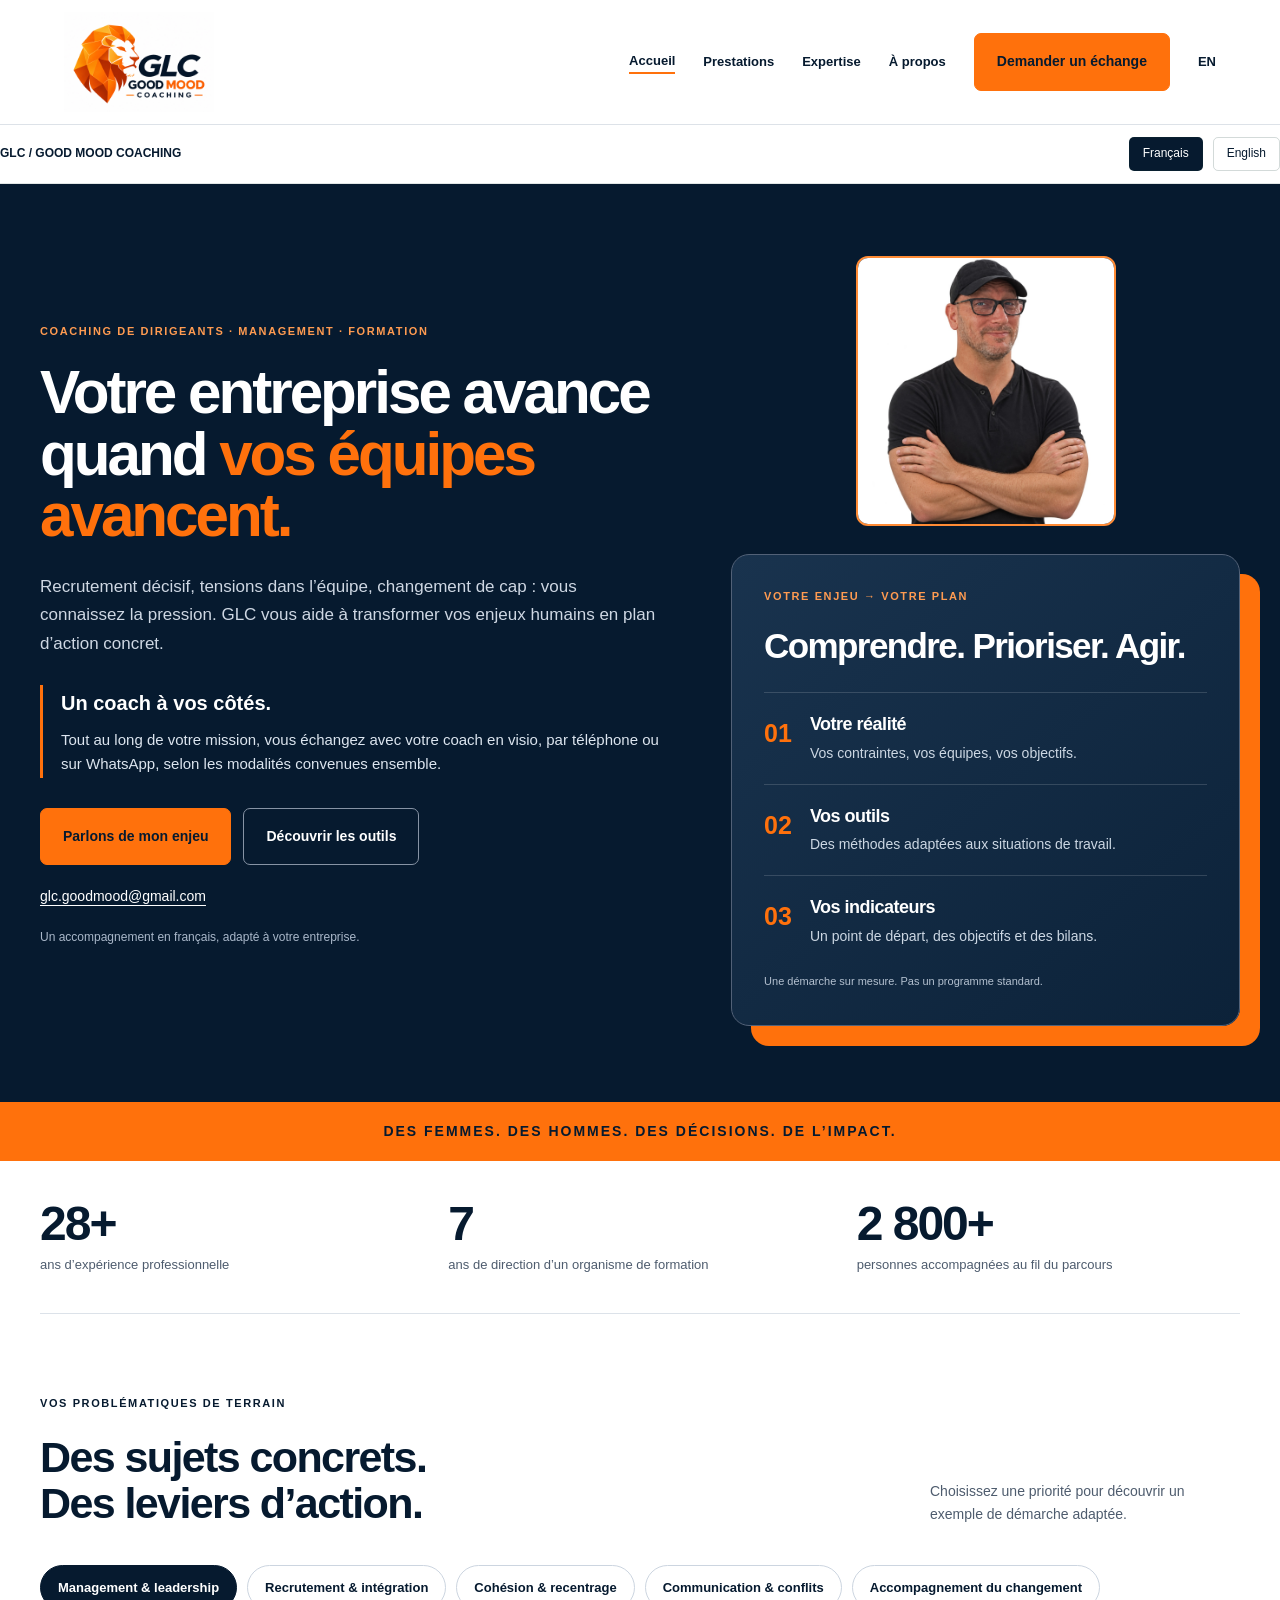
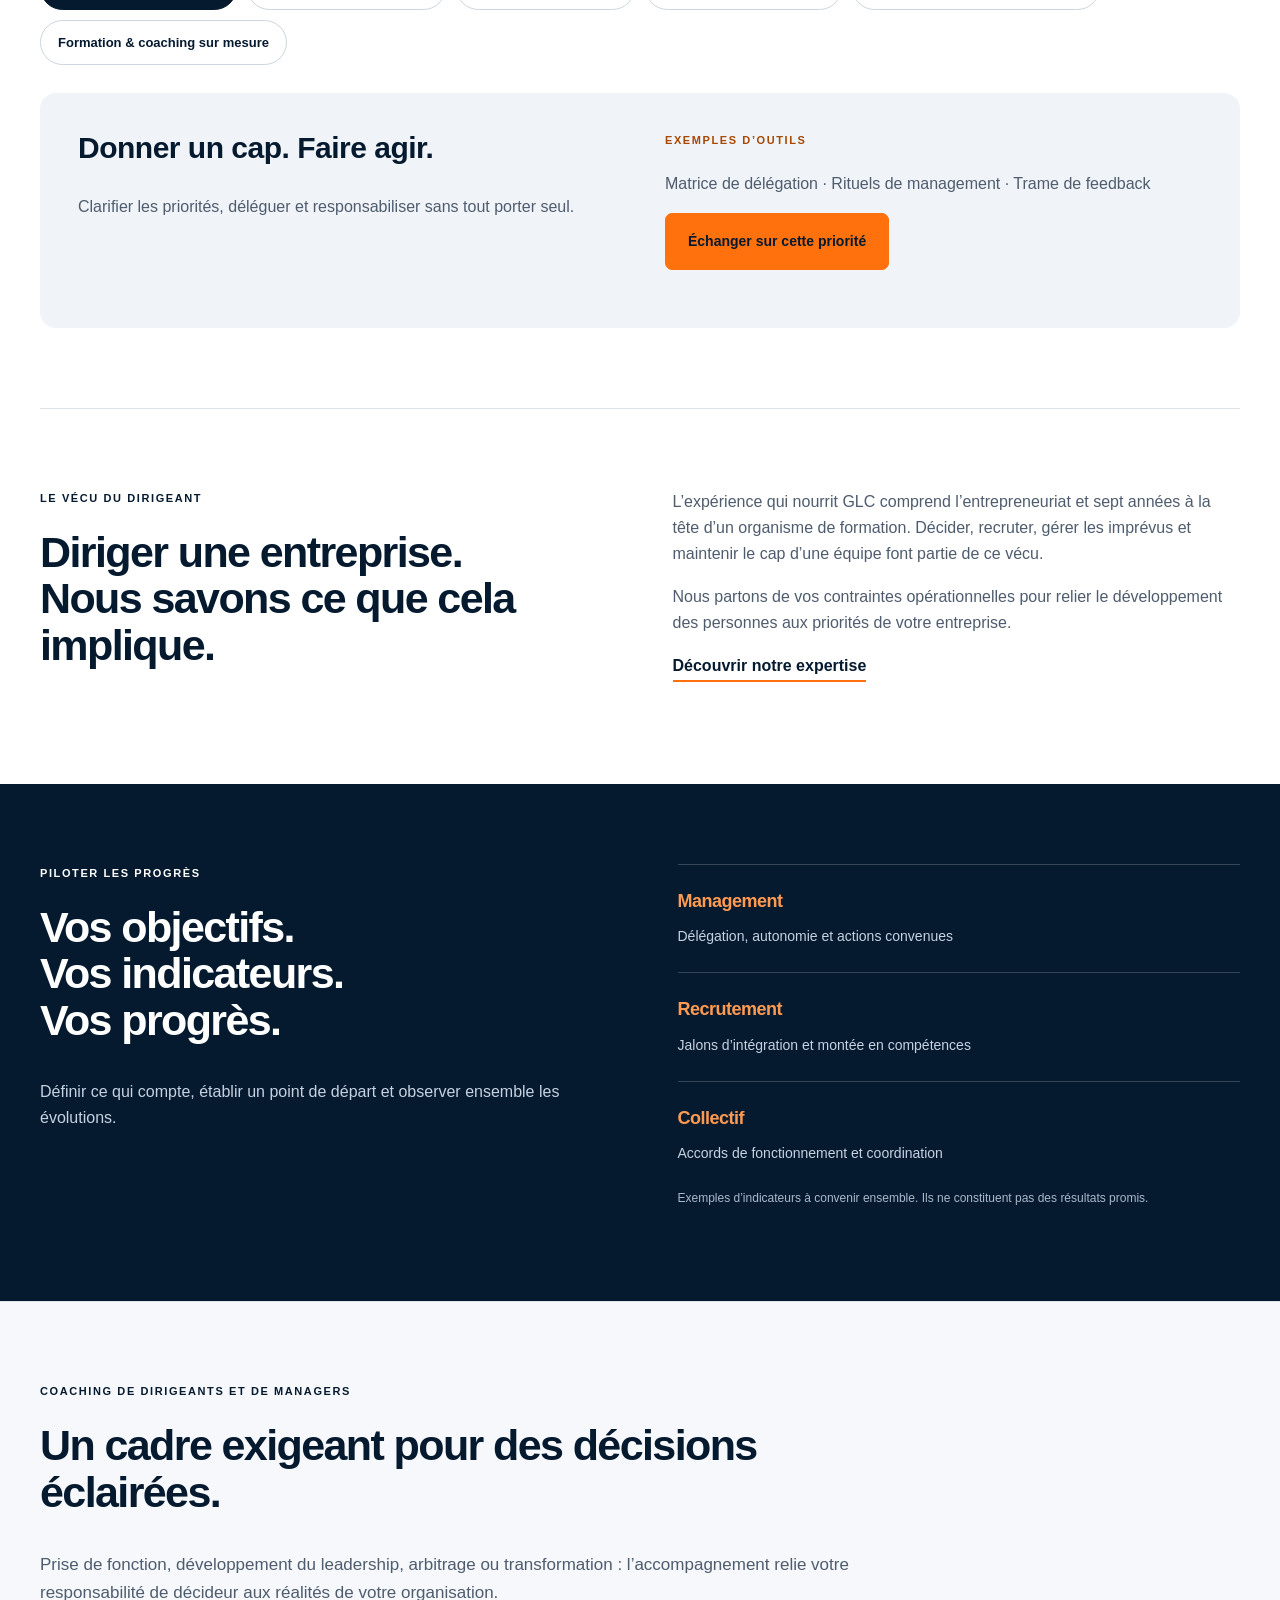
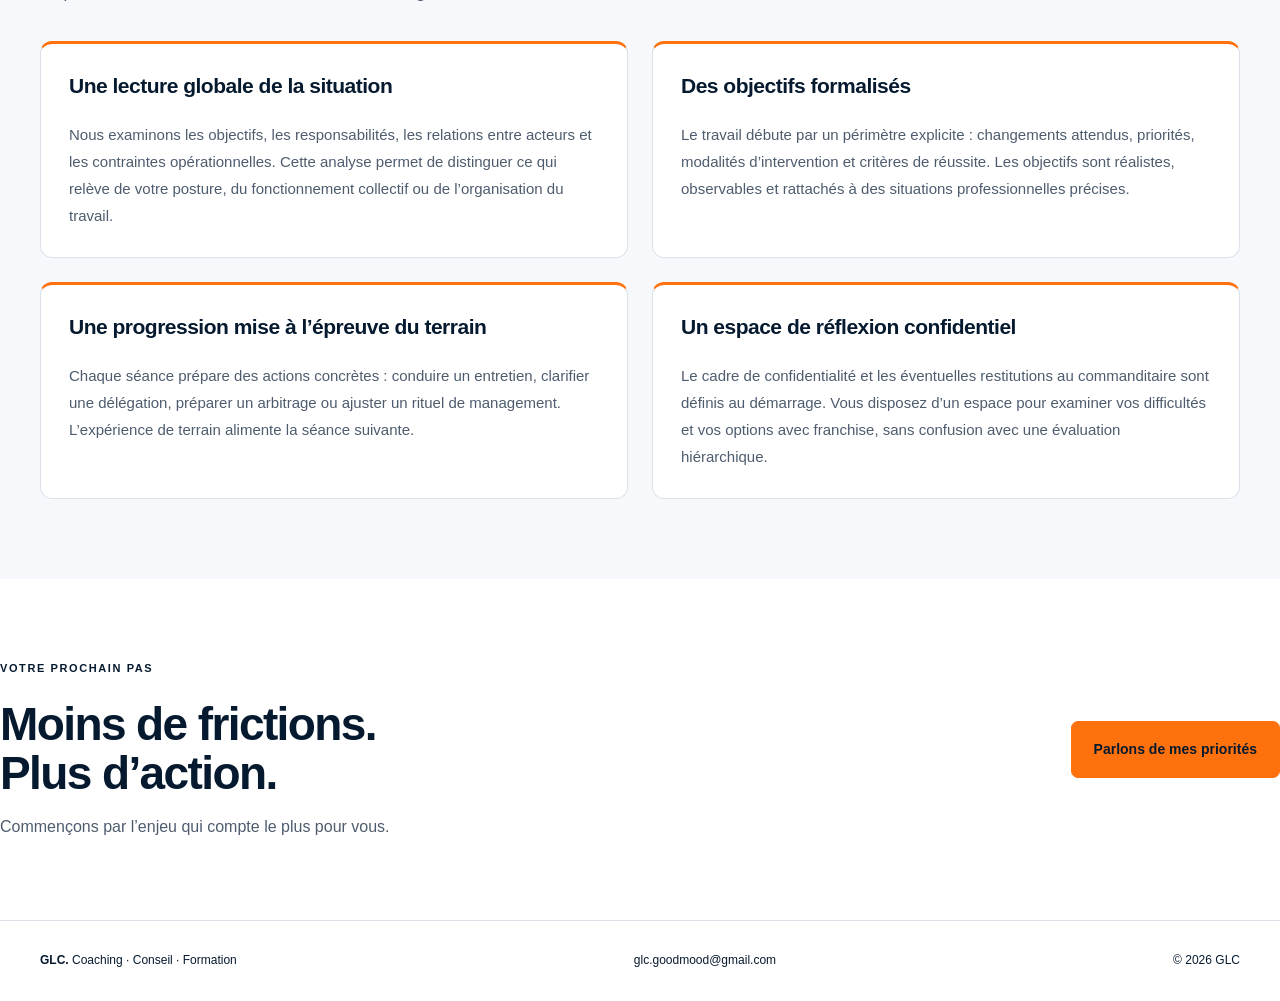
==== index.html @ 57390ee3 "Publish GLC coaching website with professional content and portrait" ====
<!doctype html><html lang="fr"><head><meta charset="UTF-8"><meta name="viewport" content="width=device-width, initial-scale=1"><title>Coaching de dirigeants & formation des managers | GLC</title><meta name="description" content="GLC : coaching de dirigeants, formation de managers et accompagnement des équipes. Plus de 28 ans d’expérience au service de l’humain et des organisations."><meta name="theme-color" content="#061a2f"><link rel="stylesheet" href="style.css"></head><body><header><a class="logo" href="index.html" aria-label="GLC accueil"><img src="glc-good-mood-coaching.jpeg" alt="GLC Good Mood Coaching" width="1536" height="1024"></a><nav aria-label="Navigation principale"><a href="index.html" aria-current="page" >Accueil</a><a href="prestations.html" >Prestations</a><a href="expertise.html" >Expertise</a><a href="a-propos.html" >À propos</a><a href="contact.html" class="btn" >Demander un échange</a><a href="en-index.html" lang="en" aria-label="Read this page in English">EN</a></nav></header><main><div class="language-entry wrap"><b>GLC / GOOD MOOD COACHING</b><span><a href="index.html" aria-current="true">Français</a><a href="en-index.html" >English</a></span></div><section class="hero-band"><div class="wrap hero"><div><span class="eyebrow">Coaching de dirigeants · Management · Formation</span><h1>Votre entreprise avance<br>quand <em>vos équipes avancent.</em></h1><p class="intro">Recrutement décisif, tensions dans l’équipe, changement de cap : vous connaissez la pression. GLC vous aide à transformer vos enjeux humains en plan d’action concret.</p><div class="coach-availability"><strong>Un coach à vos côtés.</strong><p>Tout au long de votre mission, vous échangez avec votre coach en visio, par téléphone ou sur WhatsApp, selon les modalités convenues ensemble.</p></div><div class="actions"><a class="btn" href="contact.html">Parlons de mon enjeu</a><a class="btn light" href="#outils">Découvrir les outils</a></div><a class="hero-email" href="mailto:glc.goodmood@gmail.com">glc.goodmood@gmail.com</a><p class="note">Un accompagnement en français, adapté à votre entreprise.</p></div><div class="hero-companion"><div class="welcome-portrait"><div class="portrait-medallion"><img src="greg-portrait.jpeg" alt="Grégoire Lefebvre, GLC" width="1180" height="1225"></div></div><aside class="impact-board"><span class="eyebrow">VOTRE ENJEU → VOTRE PLAN</span><h2>Comprendre. Prioriser. Agir.</h2><div class="board-row"><b>01</b><div><h3>Votre réalité</h3><p>Vos contraintes, vos équipes, vos objectifs.</p></div></div><div class="board-row"><b>02</b><div><h3>Vos outils</h3><p>Des méthodes adaptées aux situations de travail.</p></div></div><div class="board-row"><b>03</b><div><h3>Vos indicateurs</h3><p>Un point de départ, des objectifs et des bilans.</p></div></div><span class="board-note">Une démarche sur mesure. Pas un programme standard.</span></aside></div></div></section><div class="signal-strip">DES FEMMES. DES HOMMES. DES DÉCISIONS. DE L’IMPACT.</div><div class="wrap"><div class="stats"><div class="stat"><b>28+</b><span>ans d’expérience professionnelle</span></div><div class="stat"><b>7</b><span>ans de direction d’un organisme de formation</span></div><div class="stat"><b>2 800+</b><span>personnes accompagnées au fil du parcours</span></div></div><section class="section" id="outils"><div class="section-head"><div><span class="eyebrow">VOS PROBLÉMATIQUES DE TERRAIN</span><h2>Des sujets concrets.<br>Des leviers d’action.</h2></div><p>Choisissez une priorité pour découvrir un exemple de démarche adaptée.</p></div><div class="challenge-tabs" role="group" aria-label="Votre priorité"><button class="challenge-tab" type="button" data-index="0" aria-pressed="true">Management & leadership</button><button class="challenge-tab" type="button" data-index="1" aria-pressed="false">Recrutement & intégration</button><button class="challenge-tab" type="button" data-index="2" aria-pressed="false">Cohésion & recentrage</button><button class="challenge-tab" type="button" data-index="3" aria-pressed="false">Communication & conflits</button><button class="challenge-tab" type="button" data-index="4" aria-pressed="false">Accompagnement du changement</button><button class="challenge-tab" type="button" data-index="5" aria-pressed="false">Formation & coaching sur mesure</button><div class="challenge-panel" id="challenge-panel" aria-live="polite"></div></div></section><section class="section founder"><div><span class="eyebrow">LE VÉCU DU DIRIGEANT</span><h2>Diriger une entreprise.<br>Nous savons ce que cela implique.</h2></div><div><p>L’expérience qui nourrit GLC comprend l’entrepreneuriat et sept années à la tête d’un organisme de formation. Décider, recruter, gérer les imprévus et maintenir le cap d’une équipe font partie de ce vécu.</p><p>Nous partons de vos contraintes opérationnelles pour relier le développement des personnes aux priorités de votre entreprise.</p><a href="expertise.html" class="text-link">Découvrir notre expertise</a></div></section></div><section class="dark section"><div class="wrap split"><div><span class="eyebrow">PILOTER LES PROGRÈS</span><h2>Vos objectifs.<br>Vos indicateurs.<br>Vos progrès.</h2><p>Définir ce qui compte, établir un point de départ et observer ensemble les évolutions.</p></div><div class="metrics-list"><div class="step"><h3>Management</h3><p>Délégation, autonomie et actions convenues</p></div><div class="step"><h3>Recrutement</h3><p>Jalons d’intégration et montée en compétences</p></div><div class="step"><h3>Collectif</h3><p>Accords de fonctionnement et coordination</p></div><p class="note">Exemples d’indicateurs à convenir ensemble. Ils ne constituent pas des résultats promis.</p></div></div></section><section class="section professional-section"><div class="wrap"><span class="eyebrow">COACHING DE DIRIGEANTS ET DE MANAGERS</span><h2>Un cadre exigeant pour des décisions éclairées.</h2><p class="section-intro">Prise de fonction, développement du leadership, arbitrage ou transformation : l’accompagnement relie votre responsabilité de décideur aux réalités de votre organisation.</p><div class="professional-grid"><article class="professional-card"><h3>Une lecture globale de la situation</h3><p>Nous examinons les objectifs, les responsabilités, les relations entre acteurs et les contraintes opérationnelles. Cette analyse permet de distinguer ce qui relève de votre posture, du fonctionnement collectif ou de l’organisation du travail.</p></article><article class="professional-card"><h3>Des objectifs formalisés</h3><p>Le travail débute par un périmètre explicite : changements attendus, priorités, modalités d’intervention et critères de réussite. Les objectifs sont réalistes, observables et rattachés à des situations professionnelles précises.</p></article><article class="professional-card"><h3>Une progression mise à l’épreuve du terrain</h3><p>Chaque séance prépare des actions concrètes : conduire un entretien, clarifier une délégation, préparer un arbitrage ou ajuster un rituel de management. L’expérience de terrain alimente la séance suivante.</p></article><article class="professional-card"><h3>Un espace de réflexion confidentiel</h3><p>Le cadre de confidentialité et les éventuelles restitutions au commanditaire sont définis au démarrage. Vous disposez d’un espace pour examiner vos difficultés et vos options avec franchise, sans confusion avec une évaluation hiérarchique.</p></article></div></div></section><section class="section wrap cta"><div><span class="eyebrow">VOTRE PROCHAIN PAS</span><h2>Moins de frictions.<br>Plus d’action.</h2><p>Commençons par l’enjeu qui compte le plus pour vous.</p></div><a class="btn" href="contact.html">Parlons de mes priorités</a></section><script>const challenges=[["management", "Management & leadership", "Donner un cap. Faire agir.", "Clarifier les priorités, déléguer et responsabiliser sans tout porter seul.", "Matrice de délégation · Rituels de management · Trame de feedback", "Autonomie, actions réalisées, temps consacré aux urgences"], ["recrutement", "Recrutement & intégration", "Choisir avec méthode. Intégrer avec soin.", "Objectiver les critères de recrutement et anticiper les difficultés d’intégration.", "Fiche de poste · Grille d’entretien structurée · Parcours 30/60/90 jours", "Jalons d’intégration, compétences acquises, points de vigilance"], ["equipes", "Cohésion & recentrage", "Une équipe. Un cap. Des engagements.", "Clarifier les rôles, recréer du dialogue et recentrer l’équipe sur ses objectifs.", "Cartographie des rôles · Atelier d’alignement · Engagements collectifs", "Clarté des responsabilités, coopération, suivi des engagements"], ["conflits", "Communication & conflits", "Sortir des tensions. Retrouver l’action.", "Comprendre les désaccords et préparer des échanges exigeants et constructifs.", "Analyse des situations · Trame d’entretien difficile · Accords de fonctionnement", "Points de blocage, accords suivis, qualité du dialogue"], ["changement", "Accompagnement du changement", "Transformer sans perdre le collectif.", "Donner du sens, écouter les résistances et préparer les managers à la transition.", "Cartographie des acteurs · Analyse des impacts · Plan de communication", "Adoption des nouvelles pratiques, freins identifiés, avancement"], ["formation", "Formation & coaching sur mesure", "Des outils qui sortent de la salle.", "Développer les compétences à partir de vos situations, de vos métiers et de vos contraintes.", "Diagnostic des besoins · Mises en situation · Plan de transfert au poste", "Compétences observées, application au travail, progression individuelle"]];const panel=document.getElementById('challenge-panel');function selectChallenge(i){const s=challenges[i];document.querySelectorAll('.challenge-tab').forEach((b,n)=>b.setAttribute('aria-pressed',String(n===i)));panel.replaceChildren();const copy=document.createElement('div');const h=document.createElement('h3');h.textContent=s[2];const p=document.createElement('p');p.textContent=s[3];copy.append(h,p);const tool=document.createElement('div');const label=document.createElement('span');label.className='eyebrow';label.textContent="EXEMPLES D\u2019OUTILS";const desc=document.createElement('p');desc.textContent=s[4];const a=document.createElement('a');a.className='btn';a.href='contact.html?besoin='+s[0];a.textContent="\u00c9changer sur cette priorit\u00e9";tool.append(label,desc,a);panel.append(copy,tool);}document.querySelectorAll('.challenge-tab').forEach(b=>b.addEventListener('click',()=>selectChallenge(Number(b.dataset.index))));selectChallenge(0);</script></main><footer><div class="wrap foot"><span><b>GLC.</b> Coaching · Conseil · Formation</span><a href="mailto:glc.goodmood@gmail.com">glc.goodmood@gmail.com</a><span>© 2026 GLC</span></div></footer></body></html>
---- style.css ----
*{box-sizing:border-box}html{scroll-behavior:smooth}body{margin:0;color:#173e35;background:#f7f6ef;font:16px/1.65 Arial,sans-serif}a{color:inherit;text-decoration:none}a:focus-visible,button:focus-visible,input:focus-visible,textarea:focus-visible,select:focus-visible{outline:3px solid #d16b40;outline-offset:5px}header{max-width:1320px;margin:auto;padding:26px 5%;display:flex;align-items:center;justify-content:space-between;gap:25px;border-bottom:1px solid #173e3520}.logo{font-size:32px;font-weight:800;letter-spacing:-2px}.logo i{color:#cf673e;font-style:normal}nav{display:flex;align-items:center;gap:28px;font-size:13px}nav a[aria-current=page]{border-bottom:2px solid #ce6842}.btn{display:inline-block;padding:14px 24px;background:#183f36;color:white;border:1px solid #183f36;font:inherit;font-size:14px;cursor:pointer}.btn.light{background:transparent;color:inherit}.btn.orange{background:#d36b40;border-color:#d36b40;color:#fff}.wrap{max-width:1200px;margin:auto;padding:0 40px}.hero{padding:78px 0 65px;display:grid;grid-template-columns:1.2fr 1fr;gap:65px;align-items:center}.eyebrow{font-size:11px;letter-spacing:2px;text-transform:uppercase;font-weight:700;display:block;margin-bottom:22px}h1,h2,h3,p{margin-top:0}h1,h2{font-family:Georgia,serif;font-weight:400;line-height:1.08;letter-spacing:-2px}h1{font-size:clamp(45px,5.1vw,72px);margin-bottom:26px}h1 em,h2 em{font-weight:400;color:#b65c38}h2{font-size:44px}h3{font-size:22px;line-height:1.3;font-weight:500}.intro{max-width:510px;color:#53675e;font-size:17px}.actions{display:flex;gap:12px;flex-wrap:wrap;margin:30px 0 18px}.note{font-size:12px;color:#637169}.art{height:430px;position:relative;overflow:hidden;background:#dee5d7;border-radius:180px 180px 3px 3px;display:flex;align-items:center;justify-content:center}.art svg{width:100%;height:100%}.art-label{position:absolute;bottom:24px;left:24px;background:#f7f6ef;padding:16px 21px;font:italic 20px Georgia,serif}.stats{display:grid;grid-template-columns:repeat(3,1fr);border-top:1px solid #173e3530;border-bottom:1px solid #173e3530;padding:27px 0;gap:25px}.stat b{font:36px Georgia,serif;display:block}.stat span{font-size:12px;color:#53675e}.section{padding:80px 0}.section-head{display:flex;justify-content:space-between;align-items:end;gap:40px;margin-bottom:38px}.section-head h2{max-width:550px;margin-bottom:0}.section-head p{max-width:310px;font-size:14px;color:#53675e;margin-bottom:0}.cards{display:grid;grid-template-columns:repeat(3,1fr);gap:20px}.card{padding:30px;border:1px solid #173e3528;display:flex;flex-direction:column}.card .num{color:#b65c38;font-size:12px;margin-bottom:35px}.card p{font-size:14px;color:#53675e}.card a{margin-top:auto;padding-top:15px;font-size:13px}.dark{background:#193f35;color:#f7f6ef}.split{display:grid;grid-template-columns:1fr 1fr;gap:75px}.dark p{color:#c5d0c6}.step{padding:20px 0;border-top:1px solid #ffffff30}.step span{font-size:12px;color:#dca182;margin-right:18px}.step h3{display:inline;font-size:18px}.step p{font-size:14px;margin:10px 0 0 35px}.cta{display:flex;align-items:center;justify-content:space-between;gap:35px}.cta h2{margin-bottom:15px}.cta p{margin-bottom:0;color:#53675e}footer{border-top:1px solid #173e3528;padding:30px 0;font-size:12px}.foot{display:flex;justify-content:space-between;gap:25px}.page-head{max-width:800px;padding:75px 0 45px}.page-head h1{font-size:60px}.detail{display:grid;grid-template-columns:90px 1fr 1fr;gap:35px;padding:45px 0;border-top:1px solid #173e3530;scroll-margin-top:20px}.detail .num{color:#b65c38;font:30px Georgia}.detail p,.detail li{color:#53675e;font-size:15px}ul{padding-left:20px}blockquote{font:32px/1.4 Georgia,serif;border-left:3px solid #cb6c43;margin:0;padding:10px 30px}.pill{display:inline-block;padding:8px 15px;border:1px solid #173e3530;margin:4px;font-size:13px}.contact{display:grid;grid-template-columns:1fr 1.15fr;gap:65px;padding-bottom:80px}form{background:#e9ecdf;padding:32px}label{display:block;font-size:13px;margin:0 0 6px}input,select,textarea{width:100%;border:1px solid #173e3540;background:#fdfdf8;padding:13px;color:#173e35;font:15px Arial;margin-bottom:20px}textarea{min-height:130px;resize:vertical}details{border-top:1px solid #173e3528;padding:20px 0}summary{cursor:pointer;font-weight:600}details p{margin-top:15px;color:#53675e}.mobile{display:none}@media(max-width:760px){header{padding:18px 22px;flex-wrap:wrap;gap:12px}nav{width:100%;overflow-x:auto;gap:22px;white-space:nowrap;padding-bottom:5px}nav .btn{padding:7px 12px}.wrap{padding:0 23px}.hero{grid-template-columns:1fr;gap:35px;padding:45px 0}.art{height:330px;max-width:470px;width:100%;margin:auto}h1{font-size:49px}h2{font-size:37px}.stats{gap:15px}.stat b{font-size:27px}.stat span{font-size:11px}.section{padding:52px 0}.cards,.split,.contact{grid-template-columns:1fr;gap:22px}.section-head,.cta{display:block}.section-head p{margin-top:22px}.cta .btn{margin-top:25px}.detail{grid-template-columns:35px 1fr;gap:17px}.detail>div:last-child{grid-column:2}.page-head{padding-top:45px}.page-head h1{font-size:46px}.foot{flex-wrap:wrap}form{padding:23px}.contact{padding-bottom:45px}}
.language-entry{display:flex;justify-content:space-between;gap:15px;align-items:center;padding:18px 0;border-bottom:1px solid #173e3520;font-size:12px}.language-entry span{display:flex;gap:10px}.language-entry a{padding:6px 13px;border:1px solid #173e3530}.language-entry a[aria-current]{background:#193f35;color:white}

/* Original GLC brand mark, proportional at every screen size. */
header{padding-top:12px;padding-bottom:12px}.logo{display:block;flex-shrink:0;line-height:0;background:white;border-radius:3px}.logo img{display:block;width:180px;height:auto;max-width:100%}@media(max-width:760px){.logo img{width:150px}header{padding-top:10px;padding-bottom:14px}}

/* GLC vivid executive identity */
:root{--ink:#061a2f;--orange:#ff710c;--soft:#f0f3f7}body{background:#fff;color:var(--ink);font-family:Arial,Helvetica,sans-serif}header{max-width:1440px;padding-left:5%;padding-right:5%;border-color:#dde2e8}.logo img{width:150px}.logo{border-radius:0}nav{font-weight:700}nav a[aria-current=page]{border-color:var(--orange)}h1,h2,h3{font-family:Arial,Helvetica,sans-serif;font-weight:800}h1{font-size:clamp(46px,4.7vw,68px);letter-spacing:-3px;line-height:1.02}h2{letter-spacing:-1.6px;font-size:43px;line-height:1.08}h3{letter-spacing:-.5px}h1 em,h2 em{color:var(--orange);font-style:normal;font-weight:800}.wrap{max-width:1280px}.eyebrow{letter-spacing:1.6px;font-size:11px}.btn{background:var(--orange);border-color:var(--orange);color:var(--ink);border-radius:7px;font-weight:800;padding:16px 22px;transition:transform .18s,background .18s}.btn:hover{background:#ff913e;transform:translateY(-2px)}.btn.light{color:inherit;border-color:#8693a4}.hero-band{background:var(--ink);color:#fff;overflow:hidden}.hero{grid-template-columns:1.25fr 1fr;gap:55px;padding:72px 40px 76px}.hero .eyebrow{color:#ff9b51}.hero .intro{color:#ced7e3;max-width:620px;font-size:17px;line-height:1.7}.hero .note{color:#aab8ca;margin-top:18px}.hero-email{font-size:14px;color:white;text-decoration:underline;text-underline-offset:4px}.impact-board{border:1px solid #526177;background:linear-gradient(140deg,#19334e,#0c2239);padding:32px;border-radius:18px;position:relative;box-shadow:20px 20px 0 #ff710c}.impact-board h2{font-size:35px;margin-bottom:28px}.board-row{display:flex;gap:18px;padding:20px 0;border-top:1px solid #ffffff26}.board-row>b{color:var(--orange);font-size:25px}.board-row h3{font-size:18px;margin-bottom:6px}.board-row p{color:#ccd7e3;font-size:14px;line-height:1.5;margin-bottom:0}.board-note{font-size:11px;color:#b4c1d0}.signal-strip{background:var(--orange);color:var(--ink);font-weight:900;letter-spacing:2px;text-align:center;padding:18px 20px;font-size:14px}.stats{border-top:0;border-color:#dce2e9;padding:35px 0}.stat b{font:bold 48px Arial;color:var(--ink);letter-spacing:-2px}.stat span{color:#4e5c6e;font-size:13px}.section-head p,.intro,.card p,.detail p,.detail li,.cta p{color:#4e5c6e}.challenge-tabs{display:flex;gap:10px;flex-wrap:wrap}.challenge-tab{cursor:pointer;background:white;color:var(--ink);font:700 13px Arial;padding:14px 17px;border:1px solid #ccd5e0;border-radius:30px}.challenge-tab[aria-pressed=true]{background:var(--ink);color:white;border-color:var(--ink)}.challenge-panel{width:100%;display:grid;grid-template-columns:1fr 1fr;gap:50px;background:var(--soft);padding:38px;border-radius:16px;margin-top:18px;min-height:235px}.challenge-panel h3{font-size:30px;line-height:1.12}.challenge-panel p{color:#4e5c6e;font-size:16px}.challenge-panel .eyebrow{color:#a84700}.founder{display:grid;grid-template-columns:1fr 1fr;gap:65px;border-top:1px solid #dce2e9}.founder p{color:#4e5c6e}.text-link{font-weight:bold;border-bottom:2px solid var(--orange);padding-bottom:6px}.dark{background:var(--ink);color:white}.dark p{color:#c6d2e1}.step p{margin-left:0}.metrics-list .step{padding:24px 0}.metrics-list .step h3{color:#ff9b51}.metrics-list .note{font-size:12px;color:#aab8ca}.cards{gap:22px}.card{border:1px solid #dce2e9;border-top:4px solid var(--orange);border-radius:12px;padding:30px;background:#f7f9fb}.num{color:#be4c00!important}.detail{grid-template-columns:65px 1fr 1fr;border-color:#dce2e9;gap:35px}.detail h2{font-size:32px}.detail h3{font-size:17px}.detail .eyebrow{color:#b84a00}.page-head h1{font-size:58px}.language-entry{color:var(--ink);padding-top:12px;padding-bottom:12px}.language-entry a[aria-current]{background:var(--ink)}.language-entry a{border-radius:5px}.cta{background:#fff}.cta h2{font-size:46px}form{background:#eef2f7;border-radius:16px}input,textarea,select{border-radius:6px;border-color:#bdc8d5;color:var(--ink);background:white}footer{border-color:#dce2e9}.note{color:#526479}.pill{border-color:#ccd5e0}blockquote{font-family:Arial,sans-serif;font-weight:700;border-color:var(--orange)}@media(prefers-reduced-motion:reduce){html{scroll-behavior:auto}.btn{transition:none}}@media(max-width:760px){header{padding:10px 23px 16px}.logo img{width:135px}.hero{grid-template-columns:1fr;padding:42px 23px 54px;gap:36px}h1{font-size:46px;letter-spacing:-2px}.impact-board{padding:24px;margin-right:13px;box-shadow:12px 12px 0 #ff710c}.impact-board h2{font-size:29px}.signal-strip{font-size:10px;letter-spacing:1px}.stats{gap:15px}.stat b{font-size:36px}.stat span{font-size:11px}.challenge-panel,.founder{grid-template-columns:1fr;gap:25px}.challenge-panel{padding:25px}.challenge-tab{font-size:12px;padding:12px 14px}.page-head h1{font-size:44px}.detail{grid-template-columns:32px 1fr;gap:16px}.detail h2{font-size:29px}.cta h2{font-size:38px}.section-head h2{font-size:35px}.language-entry{font-size:10px}.language-entry a{padding:6px 10px}.founder h2{font-size:35px}}


/* Coach availability: hero statement and discreet page reminders. */
.coach-availability{border-left:3px solid var(--orange);padding:2px 0 2px 18px;margin:26px 0;max-width:620px}.coach-availability strong{font-size:20px;color:#fff}.coach-availability p{font-size:15px;line-height:1.6;color:#dce5ef;margin:8px 0 0}.availability-reminder{padding-top:22px;padding-bottom:26px;border-top:1px solid #dce2e9}.availability-reminder p{margin:0;color:#4e5c6e;font-size:14px;line-height:1.6;border-left:3px solid var(--orange);padding-left:16px}

.hero-companion{display:grid;gap:28px}.welcome-portrait{display:flex;align-items:center;justify-content:center;gap:18px}.welcome-portrait>span{font-size:16px;font-weight:700;color:#f2f5f8;max-width:130px}.portrait-medallion{position:relative;width:166px;height:177px;flex-shrink:0;isolation:isolate}.portrait-medallion:before{content:"";position:absolute;inset:14px 11px 7px;border:2px solid #ff8b35;border-radius:50%;z-index:-1}.portrait-medallion img{width:166px;height:184px;object-fit:contain;display:block;border-radius:0 0 44% 44%;filter:drop-shadow(0 6px 5px #0005)}@media(max-width:760px){.hero-companion{gap:24px}.welcome-portrait{justify-content:flex-start}.portrait-medallion{width:140px;height:151px}.portrait-medallion img{width:140px;height:155px}}

/* Professional content and uncropped portrait. */
.professional-section{border-top:1px solid #dce2e9;background:#f6f8fb}.professional-section>.wrap>h2{max-width:880px}.section-intro{max-width:880px;color:#4e5c6e;font-size:17px;margin-bottom:34px}.professional-grid{display:grid;grid-template-columns:repeat(2,minmax(0,1fr));gap:24px}.professional-card{padding:28px;background:#fff;border:1px solid #dce2e9;border-radius:12px;border-top:3px solid var(--orange)}.professional-card h3{font-size:21px;line-height:1.35}.professional-card p{color:#4e5c6e;font-size:15px;line-height:1.8;margin:0}.portrait-medallion{width:260px;height:auto;max-width:100%}.portrait-medallion:before{inset:20px 0 0;border-radius:130px 130px 28px 28px}.portrait-medallion img{width:100%;height:auto;border-radius:0;object-fit:contain}.welcome-portrait{justify-content:center}.professional-section .wrap{width:100%}@media(max-width:760px){.professional-grid{grid-template-columns:1fr;gap:16px}.professional-card{padding:23px}.professional-section h2{font-size:33px}.portrait-medallion{width:240px;height:auto}.portrait-medallion img{width:100%;height:auto}.welcome-portrait{justify-content:center}.section-intro{font-size:16px}.language-entry{padding-left:23px;padding-right:23px}}

.portrait-medallion:before{display:none}.portrait-medallion img{border:2px solid #ff8b35;border-radius:12px;filter:none}
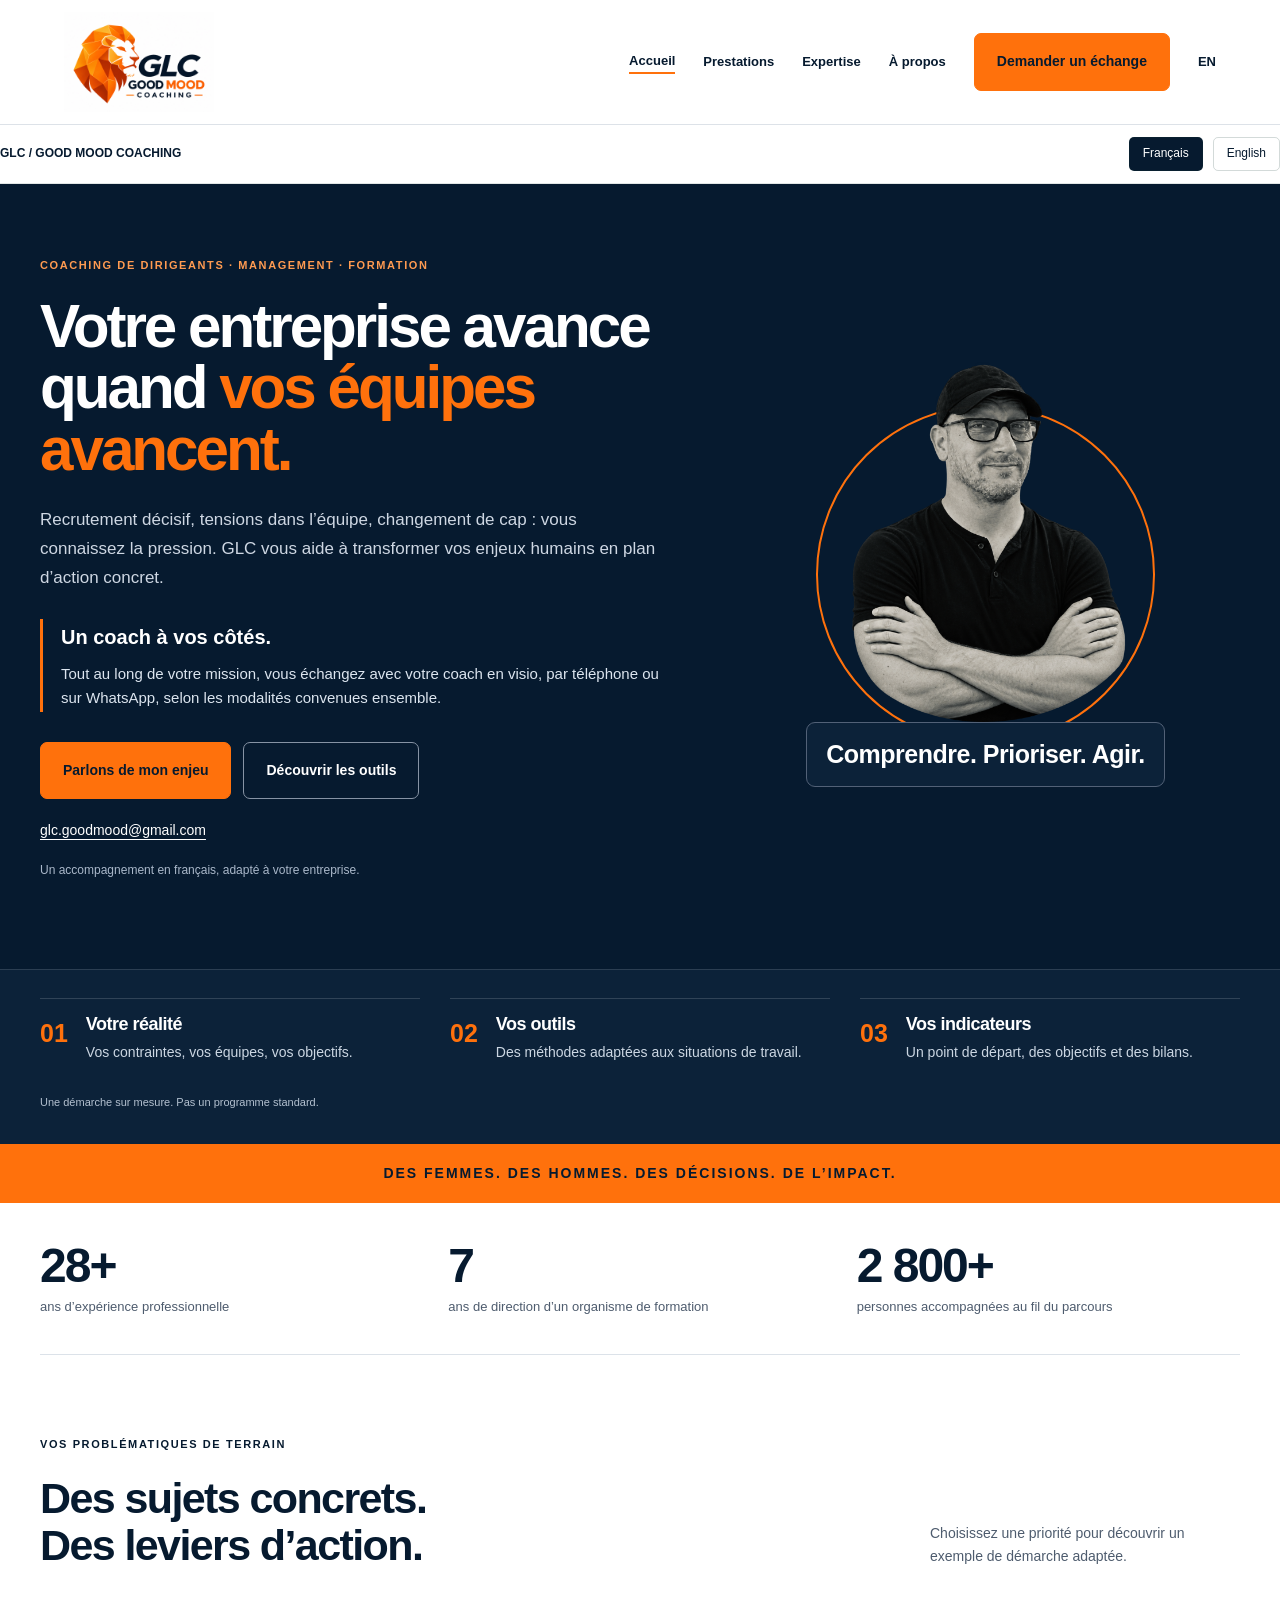
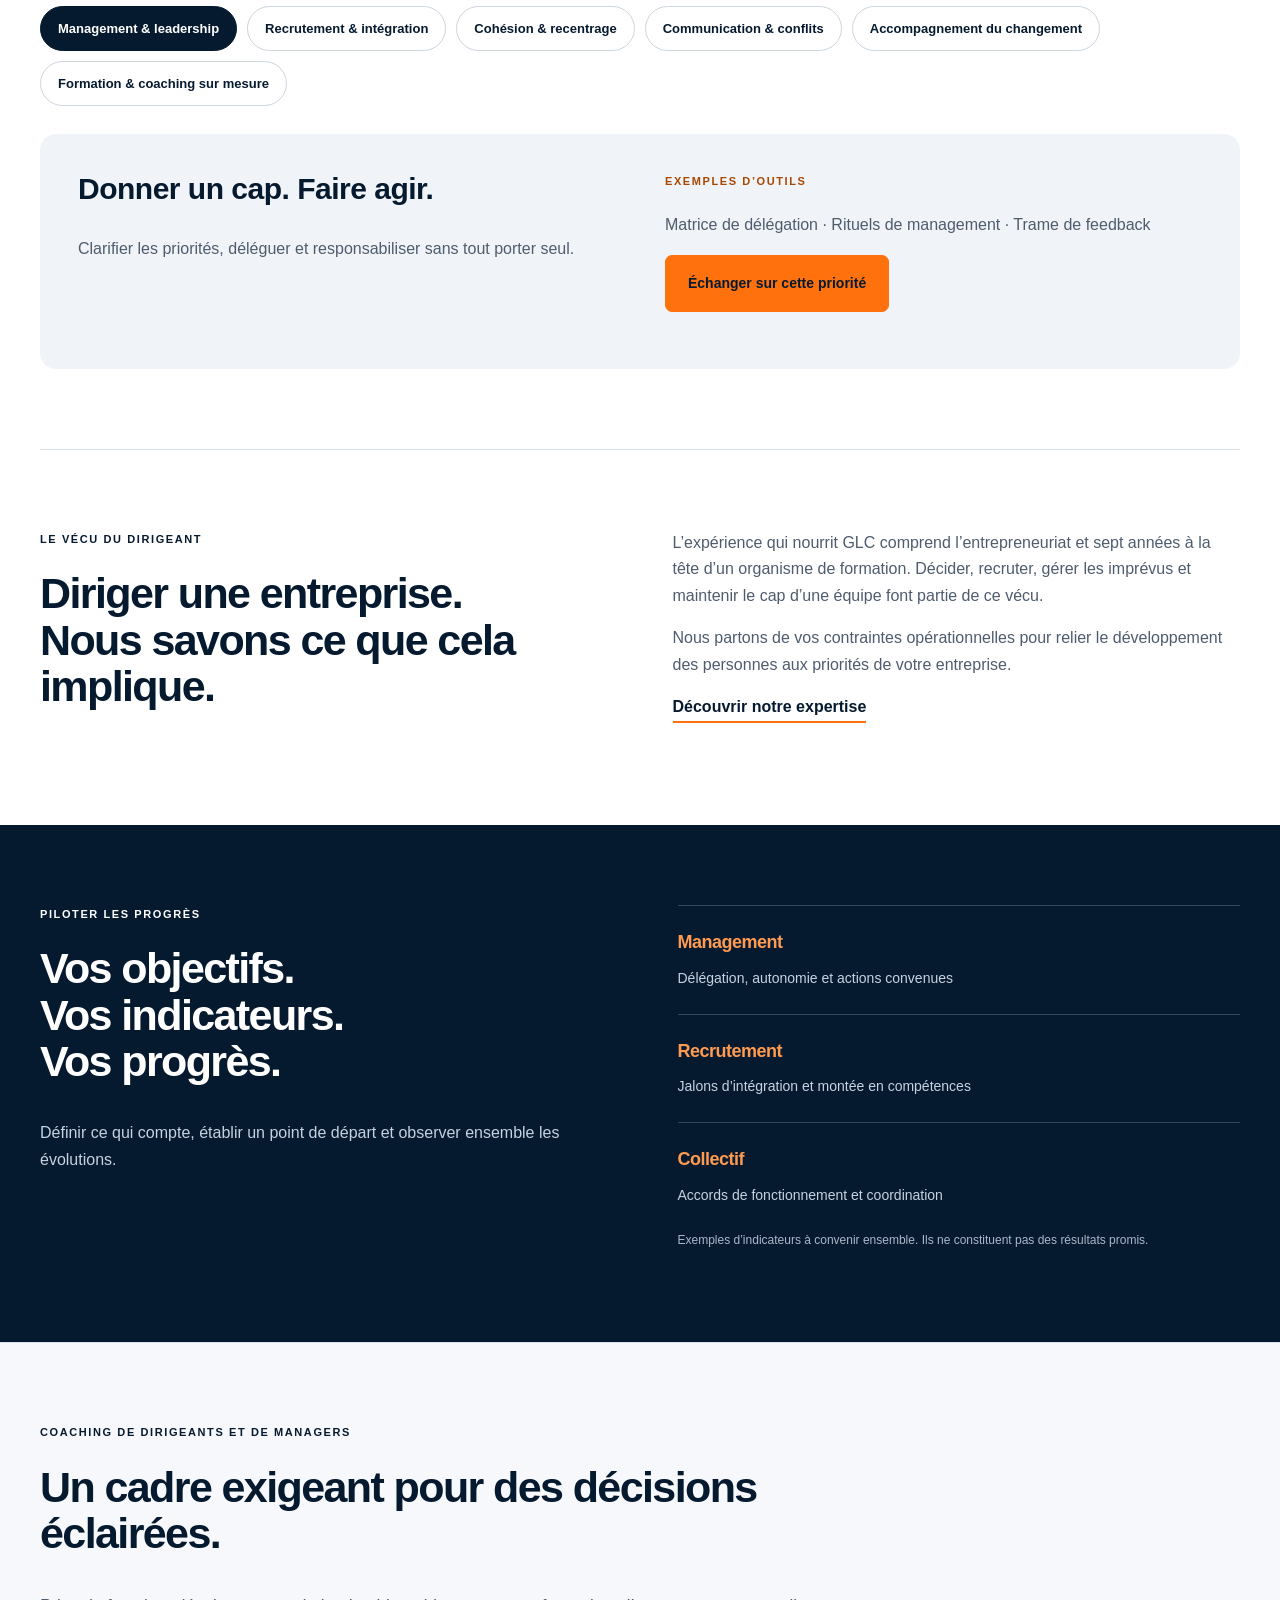
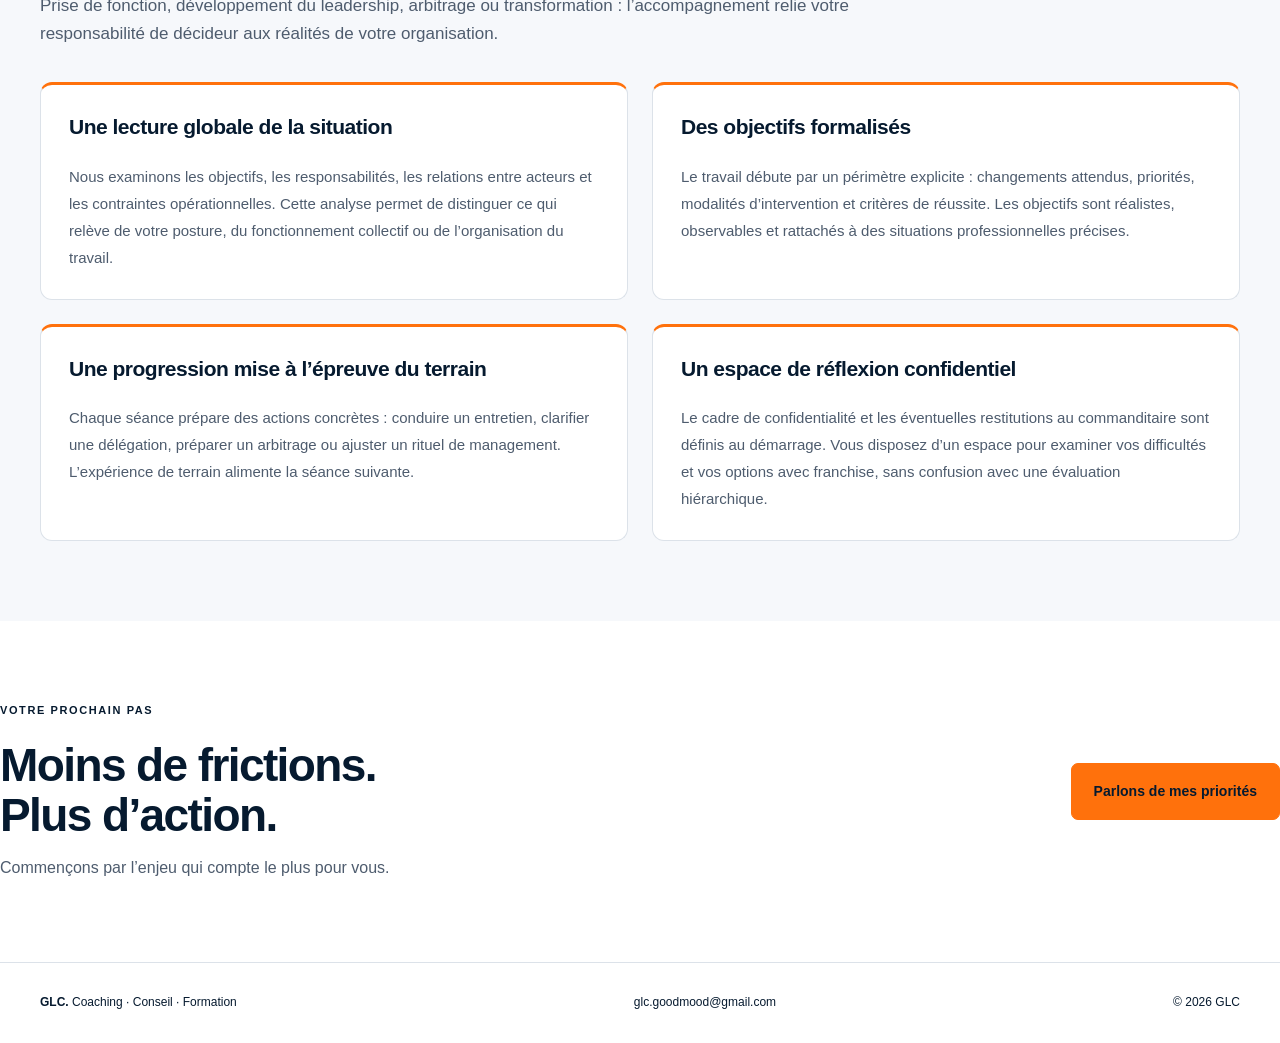
==== commit 9fbc6db3: "Apply approved portrait presentation 2" ====
--- a/index.html
+++ b/index.html
@@ -1 +1 @@
-<!doctype html><html lang="fr"><head><meta charset="UTF-8"><meta name="viewport" content="width=device-width, initial-scale=1"><title>Coaching de dirigeants & formation des managers | GLC</title><meta name="description" content="GLC : coaching de dirigeants, formation de managers et accompagnement des équipes. Plus de 28 ans d’expérience au service de l’humain et des organisations."><meta name="theme-color" content="#061a2f"><link rel="stylesheet" href="style.css"></head><body><header><a class="logo" href="index.html" aria-label="GLC accueil"><img src="glc-good-mood-coaching.jpeg" alt="GLC Good Mood Coaching" width="1536" height="1024"></a><nav aria-label="Navigation principale"><a href="index.html" aria-current="page" >Accueil</a><a href="prestations.html" >Prestations</a><a href="expertise.html" >Expertise</a><a href="a-propos.html" >À propos</a><a href="contact.html" class="btn" >Demander un échange</a><a href="en-index.html" lang="en" aria-label="Read this page in English">EN</a></nav></header><main><div class="language-entry wrap"><b>GLC / GOOD MOOD COACHING</b><span><a href="index.html" aria-current="true">Français</a><a href="en-index.html" >English</a></span></div><section class="hero-band"><div class="wrap hero"><div><span class="eyebrow">Coaching de dirigeants · Management · Formation</span><h1>Votre entreprise avance<br>quand <em>vos équipes avancent.</em></h1><p class="intro">Recrutement décisif, tensions dans l’équipe, changement de cap : vous connaissez la pression. GLC vous aide à transformer vos enjeux humains en plan d’action concret.</p><div class="coach-availability"><strong>Un coach à vos côtés.</strong><p>Tout au long de votre mission, vous échangez avec votre coach en visio, par téléphone ou sur WhatsApp, selon les modalités convenues ensemble.</p></div><div class="actions"><a class="btn" href="contact.html">Parlons de mon enjeu</a><a class="btn light" href="#outils">Découvrir les outils</a></div><a class="hero-email" href="mailto:glc.goodmood@gmail.com">glc.goodmood@gmail.com</a><p class="note">Un accompagnement en français, adapté à votre entreprise.</p></div><div class="hero-companion"><div class="welcome-portrait"><div class="portrait-medallion"><img src="greg-portrait.jpeg" alt="Grégoire Lefebvre, GLC" width="1180" height="1225"></div></div><aside class="impact-board"><span class="eyebrow">VOTRE ENJEU → VOTRE PLAN</span><h2>Comprendre. Prioriser. Agir.</h2><div class="board-row"><b>01</b><div><h3>Votre réalité</h3><p>Vos contraintes, vos équipes, vos objectifs.</p></div></div><div class="board-row"><b>02</b><div><h3>Vos outils</h3><p>Des méthodes adaptées aux situations de travail.</p></div></div><div class="board-row"><b>03</b><div><h3>Vos indicateurs</h3><p>Un point de départ, des objectifs et des bilans.</p></div></div><span class="board-note">Une démarche sur mesure. Pas un programme standard.</span></aside></div></div></section><div class="signal-strip">DES FEMMES. DES HOMMES. DES DÉCISIONS. DE L’IMPACT.</div><div class="wrap"><div class="stats"><div class="stat"><b>28+</b><span>ans d’expérience professionnelle</span></div><div class="stat"><b>7</b><span>ans de direction d’un organisme de formation</span></div><div class="stat"><b>2 800+</b><span>personnes accompagnées au fil du parcours</span></div></div><section class="section" id="outils"><div class="section-head"><div><span class="eyebrow">VOS PROBLÉMATIQUES DE TERRAIN</span><h2>Des sujets concrets.<br>Des leviers d’action.</h2></div><p>Choisissez une priorité pour découvrir un exemple de démarche adaptée.</p></div><div class="challenge-tabs" role="group" aria-label="Votre priorité"><button class="challenge-tab" type="button" data-index="0" aria-pressed="true">Management & leadership</button><button class="challenge-tab" type="button" data-index="1" aria-pressed="false">Recrutement & intégration</button><button class="challenge-tab" type="button" data-index="2" aria-pressed="false">Cohésion & recentrage</button><button class="challenge-tab" type="button" data-index="3" aria-pressed="false">Communication & conflits</button><button class="challenge-tab" type="button" data-index="4" aria-pressed="false">Accompagnement du changement</button><button class="challenge-tab" type="button" data-index="5" aria-pressed="false">Formation & coaching sur mesure</button><div class="challenge-panel" id="challenge-panel" aria-live="polite"></div></div></section><section class="section founder"><div><span class="eyebrow">LE VÉCU DU DIRIGEANT</span><h2>Diriger une entreprise.<br>Nous savons ce que cela implique.</h2></div><div><p>L’expérience qui nourrit GLC comprend l’entrepreneuriat et sept années à la tête d’un organisme de formation. Décider, recruter, gérer les imprévus et maintenir le cap d’une équipe font partie de ce vécu.</p><p>Nous partons de vos contraintes opérationnelles pour relier le développement des personnes aux priorités de votre entreprise.</p><a href="expertise.html" class="text-link">Découvrir notre expertise</a></div></section></div><section class="dark section"><div class="wrap split"><div><span class="eyebrow">PILOTER LES PROGRÈS</span><h2>Vos objectifs.<br>Vos indicateurs.<br>Vos progrès.</h2><p>Définir ce qui compte, établir un point de départ et observer ensemble les évolutions.</p></div><div class="metrics-list"><div class="step"><h3>Management</h3><p>Délégation, autonomie et actions convenues</p></div><div class="step"><h3>Recrutement</h3><p>Jalons d’intégration et montée en compétences</p></div><div class="step"><h3>Collectif</h3><p>Accords de fonctionnement et coordination</p></div><p class="note">Exemples d’indicateurs à convenir ensemble. Ils ne constituent pas des résultats promis.</p></div></div></section><section class="section professional-section"><div class="wrap"><span class="eyebrow">COACHING DE DIRIGEANTS ET DE MANAGERS</span><h2>Un cadre exigeant pour des décisions éclairées.</h2><p class="section-intro">Prise de fonction, développement du leadership, arbitrage ou transformation : l’accompagnement relie votre responsabilité de décideur aux réalités de votre organisation.</p><div class="professional-grid"><article class="professional-card"><h3>Une lecture globale de la situation</h3><p>Nous examinons les objectifs, les responsabilités, les relations entre acteurs et les contraintes opérationnelles. Cette analyse permet de distinguer ce qui relève de votre posture, du fonctionnement collectif ou de l’organisation du travail.</p></article><article class="professional-card"><h3>Des objectifs formalisés</h3><p>Le travail débute par un périmètre explicite : changements attendus, priorités, modalités d’intervention et critères de réussite. Les objectifs sont réalistes, observables et rattachés à des situations professionnelles précises.</p></article><article class="professional-card"><h3>Une progression mise à l’épreuve du terrain</h3><p>Chaque séance prépare des actions concrètes : conduire un entretien, clarifier une délégation, préparer un arbitrage ou ajuster un rituel de management. L’expérience de terrain alimente la séance suivante.</p></article><article class="professional-card"><h3>Un espace de réflexion confidentiel</h3><p>Le cadre de confidentialité et les éventuelles restitutions au commanditaire sont définis au démarrage. Vous disposez d’un espace pour examiner vos difficultés et vos options avec franchise, sans confusion avec une évaluation hiérarchique.</p></article></div></div></section><section class="section wrap cta"><div><span class="eyebrow">VOTRE PROCHAIN PAS</span><h2>Moins de frictions.<br>Plus d’action.</h2><p>Commençons par l’enjeu qui compte le plus pour vous.</p></div><a class="btn" href="contact.html">Parlons de mes priorités</a></section><script>const challenges=[["management", "Management & leadership", "Donner un cap. Faire agir.", "Clarifier les priorités, déléguer et responsabiliser sans tout porter seul.", "Matrice de délégation · Rituels de management · Trame de feedback", "Autonomie, actions réalisées, temps consacré aux urgences"], ["recrutement", "Recrutement & intégration", "Choisir avec méthode. Intégrer avec soin.", "Objectiver les critères de recrutement et anticiper les difficultés d’intégration.", "Fiche de poste · Grille d’entretien structurée · Parcours 30/60/90 jours", "Jalons d’intégration, compétences acquises, points de vigilance"], ["equipes", "Cohésion & recentrage", "Une équipe. Un cap. Des engagements.", "Clarifier les rôles, recréer du dialogue et recentrer l’équipe sur ses objectifs.", "Cartographie des rôles · Atelier d’alignement · Engagements collectifs", "Clarté des responsabilités, coopération, suivi des engagements"], ["conflits", "Communication & conflits", "Sortir des tensions. Retrouver l’action.", "Comprendre les désaccords et préparer des échanges exigeants et constructifs.", "Analyse des situations · Trame d’entretien difficile · Accords de fonctionnement", "Points de blocage, accords suivis, qualité du dialogue"], ["changement", "Accompagnement du changement", "Transformer sans perdre le collectif.", "Donner du sens, écouter les résistances et préparer les managers à la transition.", "Cartographie des acteurs · Analyse des impacts · Plan de communication", "Adoption des nouvelles pratiques, freins identifiés, avancement"], ["formation", "Formation & coaching sur mesure", "Des outils qui sortent de la salle.", "Développer les compétences à partir de vos situations, de vos métiers et de vos contraintes.", "Diagnostic des besoins · Mises en situation · Plan de transfert au poste", "Compétences observées, application au travail, progression individuelle"]];const panel=document.getElementById('challenge-panel');function selectChallenge(i){const s=challenges[i];document.querySelectorAll('.challenge-tab').forEach((b,n)=>b.setAttribute('aria-pressed',String(n===i)));panel.replaceChildren();const copy=document.createElement('div');const h=document.createElement('h3');h.textContent=s[2];const p=document.createElement('p');p.textContent=s[3];copy.append(h,p);const tool=document.createElement('div');const label=document.createElement('span');label.className='eyebrow';label.textContent="EXEMPLES D\u2019OUTILS";const desc=document.createElement('p');desc.textContent=s[4];const a=document.createElement('a');a.className='btn';a.href='contact.html?besoin='+s[0];a.textContent="\u00c9changer sur cette priorit\u00e9";tool.append(label,desc,a);panel.append(copy,tool);}document.querySelectorAll('.challenge-tab').forEach(b=>b.addEventListener('click',()=>selectChallenge(Number(b.dataset.index))));selectChallenge(0);</script></main><footer><div class="wrap foot"><span><b>GLC.</b> Coaching · Conseil · Formation</span><a href="mailto:glc.goodmood@gmail.com">glc.goodmood@gmail.com</a><span>© 2026 GLC</span></div></footer></body></html>+<!doctype html><html lang="fr"><head><meta charset="UTF-8"><meta name="viewport" content="width=device-width, initial-scale=1"><title>Coaching de dirigeants & formation des managers | GLC</title><meta name="description" content="GLC : coaching de dirigeants, formation de managers et accompagnement des équipes. Plus de 28 ans d’expérience au service de l’humain et des organisations."><meta name="theme-color" content="#061a2f"><link rel="stylesheet" href="style.css"></head><body><header><a class="logo" href="index.html" aria-label="GLC accueil"><img src="glc-good-mood-coaching.jpeg" alt="GLC Good Mood Coaching" width="1536" height="1024"></a><nav aria-label="Navigation principale"><a href="index.html" aria-current="page" >Accueil</a><a href="prestations.html" >Prestations</a><a href="expertise.html" >Expertise</a><a href="a-propos.html" >À propos</a><a href="contact.html" class="btn" >Demander un échange</a><a href="en-index.html" lang="en" aria-label="Read this page in English">EN</a></nav></header><main><div class="language-entry wrap"><b>GLC / GOOD MOOD COACHING</b><span><a href="index.html" aria-current="true">Français</a><a href="en-index.html" >English</a></span></div><section class="hero-band"><div class="wrap hero"><div><span class="eyebrow">Coaching de dirigeants · Management · Formation</span><h1>Votre entreprise avance<br>quand <em>vos équipes avancent.</em></h1><p class="intro">Recrutement décisif, tensions dans l’équipe, changement de cap : vous connaissez la pression. GLC vous aide à transformer vos enjeux humains en plan d’action concret.</p><div class="coach-availability"><strong>Un coach à vos côtés.</strong><p>Tout au long de votre mission, vous échangez avec votre coach en visio, par téléphone ou sur WhatsApp, selon les modalités convenues ensemble.</p></div><div class="actions"><a class="btn" href="contact.html">Parlons de mon enjeu</a><a class="btn light" href="#outils">Découvrir les outils</a></div><a class="hero-email" href="mailto:glc.goodmood@gmail.com">glc.goodmood@gmail.com</a><p class="note">Un accompagnement en français, adapté à votre entreprise.</p></div><div class="hero-companion"><div class="welcome-portrait"><div class="portrait-medallion"><img src="greg-portrait-transparent.png" alt="Grégoire Lefebvre, GLC" width="1254" height="1254"></div></div><p class="portrait-signature">Comprendre. Prioriser. Agir.</p></div></div></section><section class="method-overview" aria-label="Notre démarche"><div class="wrap"><aside class="impact-board"><span class="eyebrow">VOTRE ENJEU → VOTRE PLAN</span><h2>Comprendre. Prioriser. Agir.</h2><div class="board-row"><b>01</b><div><h3>Votre réalité</h3><p>Vos contraintes, vos équipes, vos objectifs.</p></div></div><div class="board-row"><b>02</b><div><h3>Vos outils</h3><p>Des méthodes adaptées aux situations de travail.</p></div></div><div class="board-row"><b>03</b><div><h3>Vos indicateurs</h3><p>Un point de départ, des objectifs et des bilans.</p></div></div><span class="board-note">Une démarche sur mesure. Pas un programme standard.</span></aside></div></section><div class="signal-strip">DES FEMMES. DES HOMMES. DES DÉCISIONS. DE L’IMPACT.</div><div class="wrap"><div class="stats"><div class="stat"><b>28+</b><span>ans d’expérience professionnelle</span></div><div class="stat"><b>7</b><span>ans de direction d’un organisme de formation</span></div><div class="stat"><b>2 800+</b><span>personnes accompagnées au fil du parcours</span></div></div><section class="section" id="outils"><div class="section-head"><div><span class="eyebrow">VOS PROBLÉMATIQUES DE TERRAIN</span><h2>Des sujets concrets.<br>Des leviers d’action.</h2></div><p>Choisissez une priorité pour découvrir un exemple de démarche adaptée.</p></div><div class="challenge-tabs" role="group" aria-label="Votre priorité"><button class="challenge-tab" type="button" data-index="0" aria-pressed="true">Management & leadership</button><button class="challenge-tab" type="button" data-index="1" aria-pressed="false">Recrutement & intégration</button><button class="challenge-tab" type="button" data-index="2" aria-pressed="false">Cohésion & recentrage</button><button class="challenge-tab" type="button" data-index="3" aria-pressed="false">Communication & conflits</button><button class="challenge-tab" type="button" data-index="4" aria-pressed="false">Accompagnement du changement</button><button class="challenge-tab" type="button" data-index="5" aria-pressed="false">Formation & coaching sur mesure</button><div class="challenge-panel" id="challenge-panel" aria-live="polite"></div></div></section><section class="section founder"><div><span class="eyebrow">LE VÉCU DU DIRIGEANT</span><h2>Diriger une entreprise.<br>Nous savons ce que cela implique.</h2></div><div><p>L’expérience qui nourrit GLC comprend l’entrepreneuriat et sept années à la tête d’un organisme de formation. Décider, recruter, gérer les imprévus et maintenir le cap d’une équipe font partie de ce vécu.</p><p>Nous partons de vos contraintes opérationnelles pour relier le développement des personnes aux priorités de votre entreprise.</p><a href="expertise.html" class="text-link">Découvrir notre expertise</a></div></section></div><section class="dark section"><div class="wrap split"><div><span class="eyebrow">PILOTER LES PROGRÈS</span><h2>Vos objectifs.<br>Vos indicateurs.<br>Vos progrès.</h2><p>Définir ce qui compte, établir un point de départ et observer ensemble les évolutions.</p></div><div class="metrics-list"><div class="step"><h3>Management</h3><p>Délégation, autonomie et actions convenues</p></div><div class="step"><h3>Recrutement</h3><p>Jalons d’intégration et montée en compétences</p></div><div class="step"><h3>Collectif</h3><p>Accords de fonctionnement et coordination</p></div><p class="note">Exemples d’indicateurs à convenir ensemble. Ils ne constituent pas des résultats promis.</p></div></div></section><section class="section professional-section"><div class="wrap"><span class="eyebrow">COACHING DE DIRIGEANTS ET DE MANAGERS</span><h2>Un cadre exigeant pour des décisions éclairées.</h2><p class="section-intro">Prise de fonction, développement du leadership, arbitrage ou transformation : l’accompagnement relie votre responsabilité de décideur aux réalités de votre organisation.</p><div class="professional-grid"><article class="professional-card"><h3>Une lecture globale de la situation</h3><p>Nous examinons les objectifs, les responsabilités, les relations entre acteurs et les contraintes opérationnelles. Cette analyse permet de distinguer ce qui relève de votre posture, du fonctionnement collectif ou de l’organisation du travail.</p></article><article class="professional-card"><h3>Des objectifs formalisés</h3><p>Le travail débute par un périmètre explicite : changements attendus, priorités, modalités d’intervention et critères de réussite. Les objectifs sont réalistes, observables et rattachés à des situations professionnelles précises.</p></article><article class="professional-card"><h3>Une progression mise à l’épreuve du terrain</h3><p>Chaque séance prépare des actions concrètes : conduire un entretien, clarifier une délégation, préparer un arbitrage ou ajuster un rituel de management. L’expérience de terrain alimente la séance suivante.</p></article><article class="professional-card"><h3>Un espace de réflexion confidentiel</h3><p>Le cadre de confidentialité et les éventuelles restitutions au commanditaire sont définis au démarrage. Vous disposez d’un espace pour examiner vos difficultés et vos options avec franchise, sans confusion avec une évaluation hiérarchique.</p></article></div></div></section><section class="section wrap cta"><div><span class="eyebrow">VOTRE PROCHAIN PAS</span><h2>Moins de frictions.<br>Plus d’action.</h2><p>Commençons par l’enjeu qui compte le plus pour vous.</p></div><a class="btn" href="contact.html">Parlons de mes priorités</a></section><script>const challenges=[["management", "Management & leadership", "Donner un cap. Faire agir.", "Clarifier les priorités, déléguer et responsabiliser sans tout porter seul.", "Matrice de délégation · Rituels de management · Trame de feedback", "Autonomie, actions réalisées, temps consacré aux urgences"], ["recrutement", "Recrutement & intégration", "Choisir avec méthode. Intégrer avec soin.", "Objectiver les critères de recrutement et anticiper les difficultés d’intégration.", "Fiche de poste · Grille d’entretien structurée · Parcours 30/60/90 jours", "Jalons d’intégration, compétences acquises, points de vigilance"], ["equipes", "Cohésion & recentrage", "Une équipe. Un cap. Des engagements.", "Clarifier les rôles, recréer du dialogue et recentrer l’équipe sur ses objectifs.", "Cartographie des rôles · Atelier d’alignement · Engagements collectifs", "Clarté des responsabilités, coopération, suivi des engagements"], ["conflits", "Communication & conflits", "Sortir des tensions. Retrouver l’action.", "Comprendre les désaccords et préparer des échanges exigeants et constructifs.", "Analyse des situations · Trame d’entretien difficile · Accords de fonctionnement", "Points de blocage, accords suivis, qualité du dialogue"], ["changement", "Accompagnement du changement", "Transformer sans perdre le collectif.", "Donner du sens, écouter les résistances et préparer les managers à la transition.", "Cartographie des acteurs · Analyse des impacts · Plan de communication", "Adoption des nouvelles pratiques, freins identifiés, avancement"], ["formation", "Formation & coaching sur mesure", "Des outils qui sortent de la salle.", "Développer les compétences à partir de vos situations, de vos métiers et de vos contraintes.", "Diagnostic des besoins · Mises en situation · Plan de transfert au poste", "Compétences observées, application au travail, progression individuelle"]];const panel=document.getElementById('challenge-panel');function selectChallenge(i){const s=challenges[i];document.querySelectorAll('.challenge-tab').forEach((b,n)=>b.setAttribute('aria-pressed',String(n===i)));panel.replaceChildren();const copy=document.createElement('div');const h=document.createElement('h3');h.textContent=s[2];const p=document.createElement('p');p.textContent=s[3];copy.append(h,p);const tool=document.createElement('div');const label=document.createElement('span');label.className='eyebrow';label.textContent="EXEMPLES D\u2019OUTILS";const desc=document.createElement('p');desc.textContent=s[4];const a=document.createElement('a');a.className='btn';a.href='contact.html?besoin='+s[0];a.textContent="\u00c9changer sur cette priorit\u00e9";tool.append(label,desc,a);panel.append(copy,tool);}document.querySelectorAll('.challenge-tab').forEach(b=>b.addEventListener('click',()=>selectChallenge(Number(b.dataset.index))));selectChallenge(0);</script></main><footer><div class="wrap foot"><span><b>GLC.</b> Coaching · Conseil · Formation</span><a href="mailto:glc.goodmood@gmail.com">glc.goodmood@gmail.com</a><span>© 2026 GLC</span></div></footer></body></html>
--- a/style.css
+++ b/style.css
@@ -17,3 +17,6 @@
 .professional-section{border-top:1px solid #dce2e9;background:#f6f8fb}.professional-section>.wrap>h2{max-width:880px}.section-intro{max-width:880px;color:#4e5c6e;font-size:17px;margin-bottom:34px}.professional-grid{display:grid;grid-template-columns:repeat(2,minmax(0,1fr));gap:24px}.professional-card{padding:28px;background:#fff;border:1px solid #dce2e9;border-radius:12px;border-top:3px solid var(--orange)}.professional-card h3{font-size:21px;line-height:1.35}.professional-card p{color:#4e5c6e;font-size:15px;line-height:1.8;margin:0}.portrait-medallion{width:260px;height:auto;max-width:100%}.portrait-medallion:before{inset:20px 0 0;border-radius:130px 130px 28px 28px}.portrait-medallion img{width:100%;height:auto;border-radius:0;object-fit:contain}.welcome-portrait{justify-content:center}.professional-section .wrap{width:100%}@media(max-width:760px){.professional-grid{grid-template-columns:1fr;gap:16px}.professional-card{padding:23px}.professional-section h2{font-size:33px}.portrait-medallion{width:240px;height:auto}.portrait-medallion img{width:100%;height:auto}.welcome-portrait{justify-content:center}.section-intro{font-size:16px}.language-entry{padding-left:23px;padding-right:23px}}
 
 .portrait-medallion:before{display:none}.portrait-medallion img{border:2px solid #ff8b35;border-radius:12px;filter:none}
+
+/* Approved presentation 2: transparent portrait with fine orange circle. */
+.hero-companion{display:flex;flex-direction:column;align-items:center;gap:0;min-width:0}.welcome-portrait{width:100%;justify-content:center}.portrait-medallion{width:360px;max-width:100%;height:auto;isolation:isolate}.portrait-medallion:before{display:block;content:"";position:absolute;inset:12% 3% 0;border:2px solid var(--orange);border-radius:50%;z-index:-1;aspect-ratio:1;height:auto}.portrait-medallion img{width:100%;height:auto;display:block;object-fit:contain;border:0;border-radius:0;filter:none;background:transparent}.portrait-signature{position:relative;z-index:1;border:1px solid #526177;border-radius:9px;background:#0c2239;padding:15px 19px;margin:0;max-width:100%;text-align:center;color:white;font-size:clamp(18px,2vw,25px);font-weight:800;line-height:1.3;letter-spacing:-.5px}.method-overview{background:#0c2239;border-top:1px solid #ffffff20;padding:28px 0 32px;color:white}.method-overview .impact-board{border:0;background:none;box-shadow:none;border-radius:0;padding:0;display:grid;grid-template-columns:repeat(3,minmax(0,1fr));gap:16px 30px}.method-overview .impact-board>.eyebrow,.method-overview .impact-board>h2{display:none}.method-overview .board-row{padding:14px 0}.method-overview .board-note{grid-column:1/-1}@media(max-width:760px){.portrait-medallion{width:300px;max-width:100%}.portrait-signature{font-size:20px;padding:13px 14px}.hero-companion{gap:0}.method-overview .impact-board{grid-template-columns:1fr;gap:0;margin:0}.method-overview{padding:10px 0 22px}}
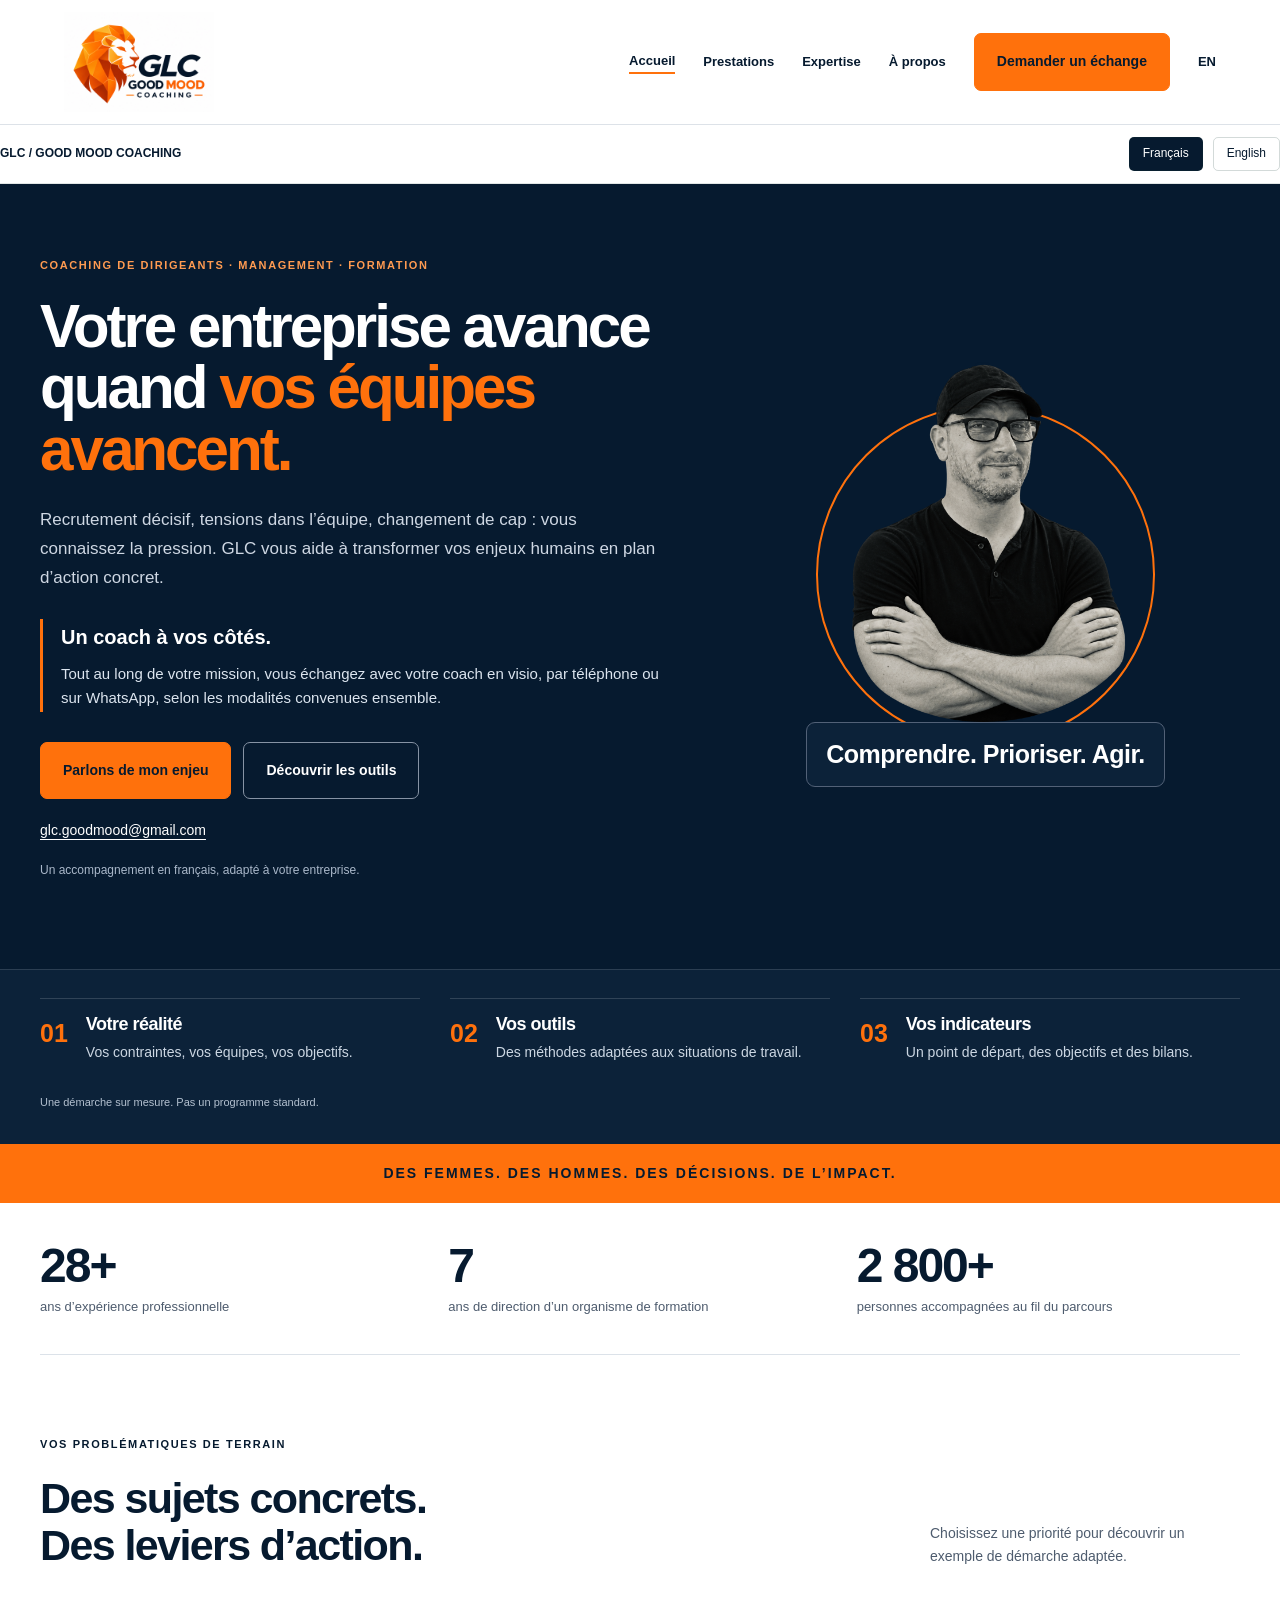
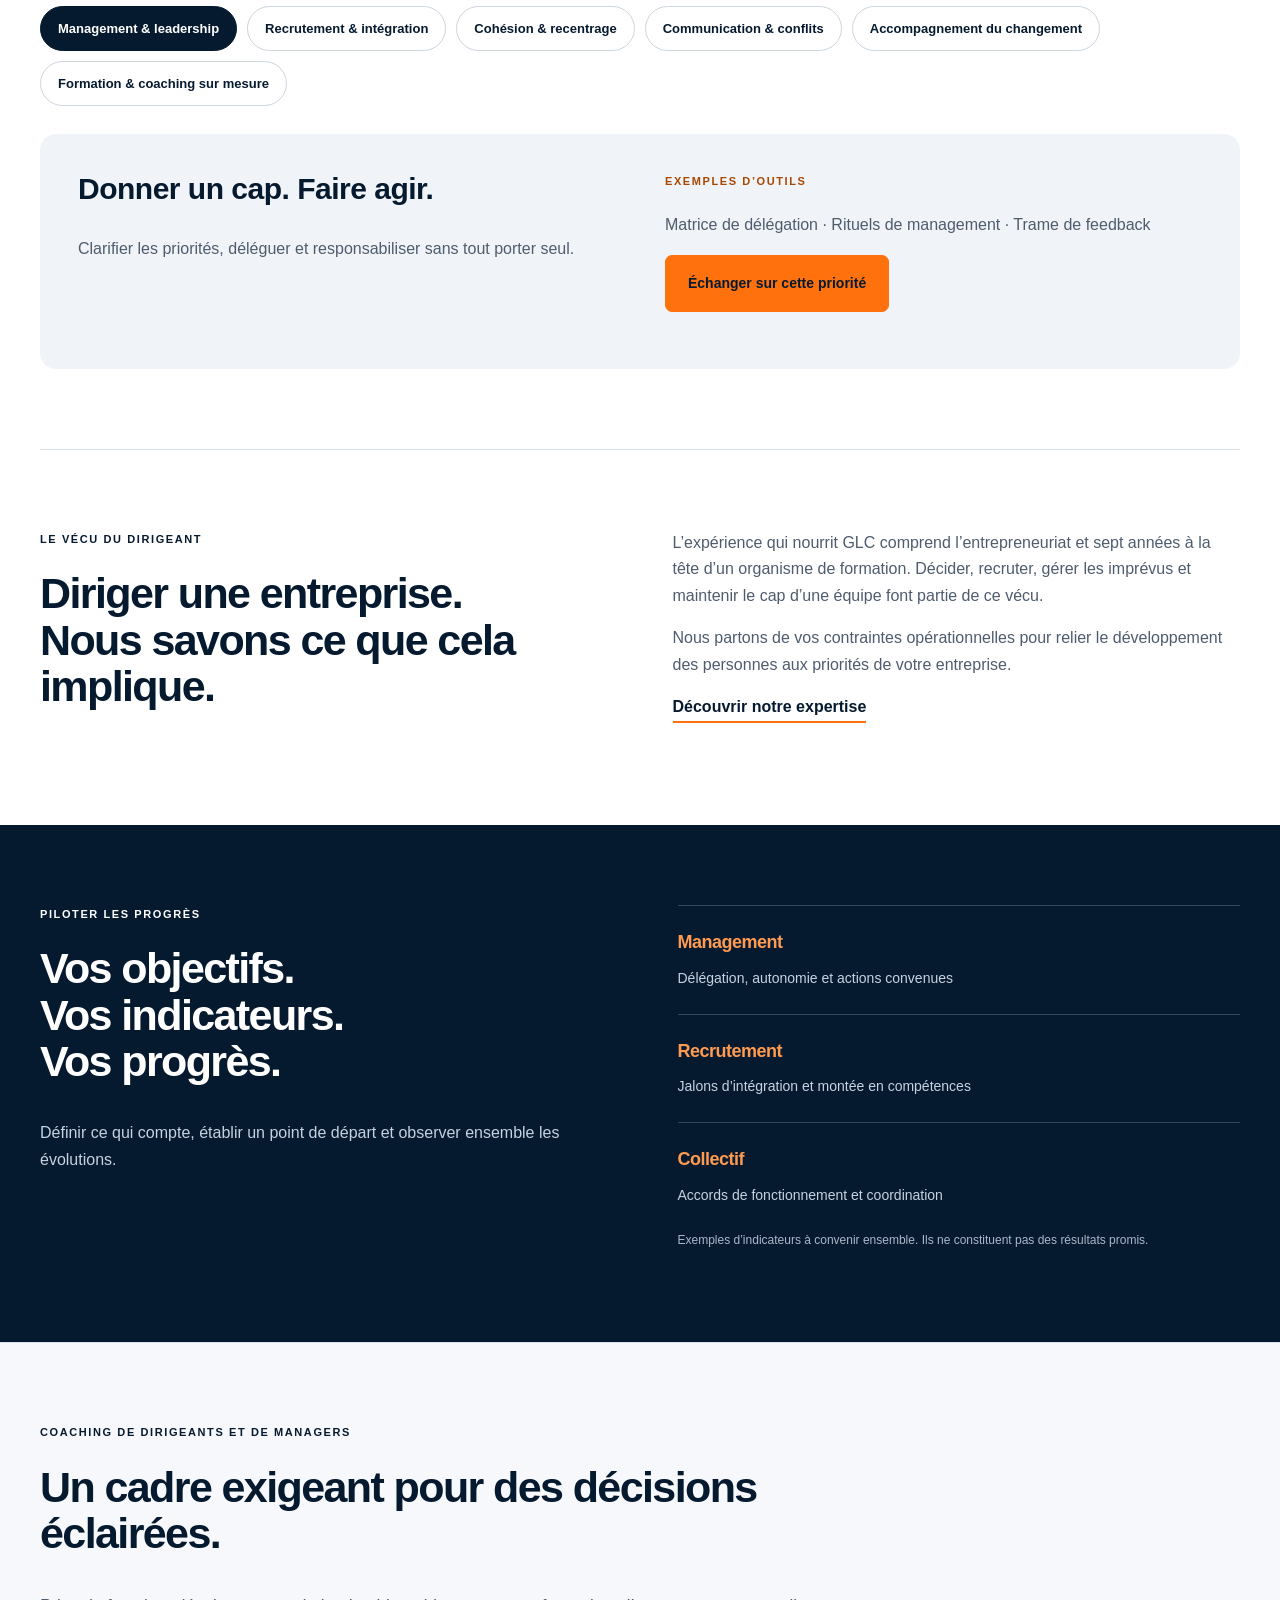
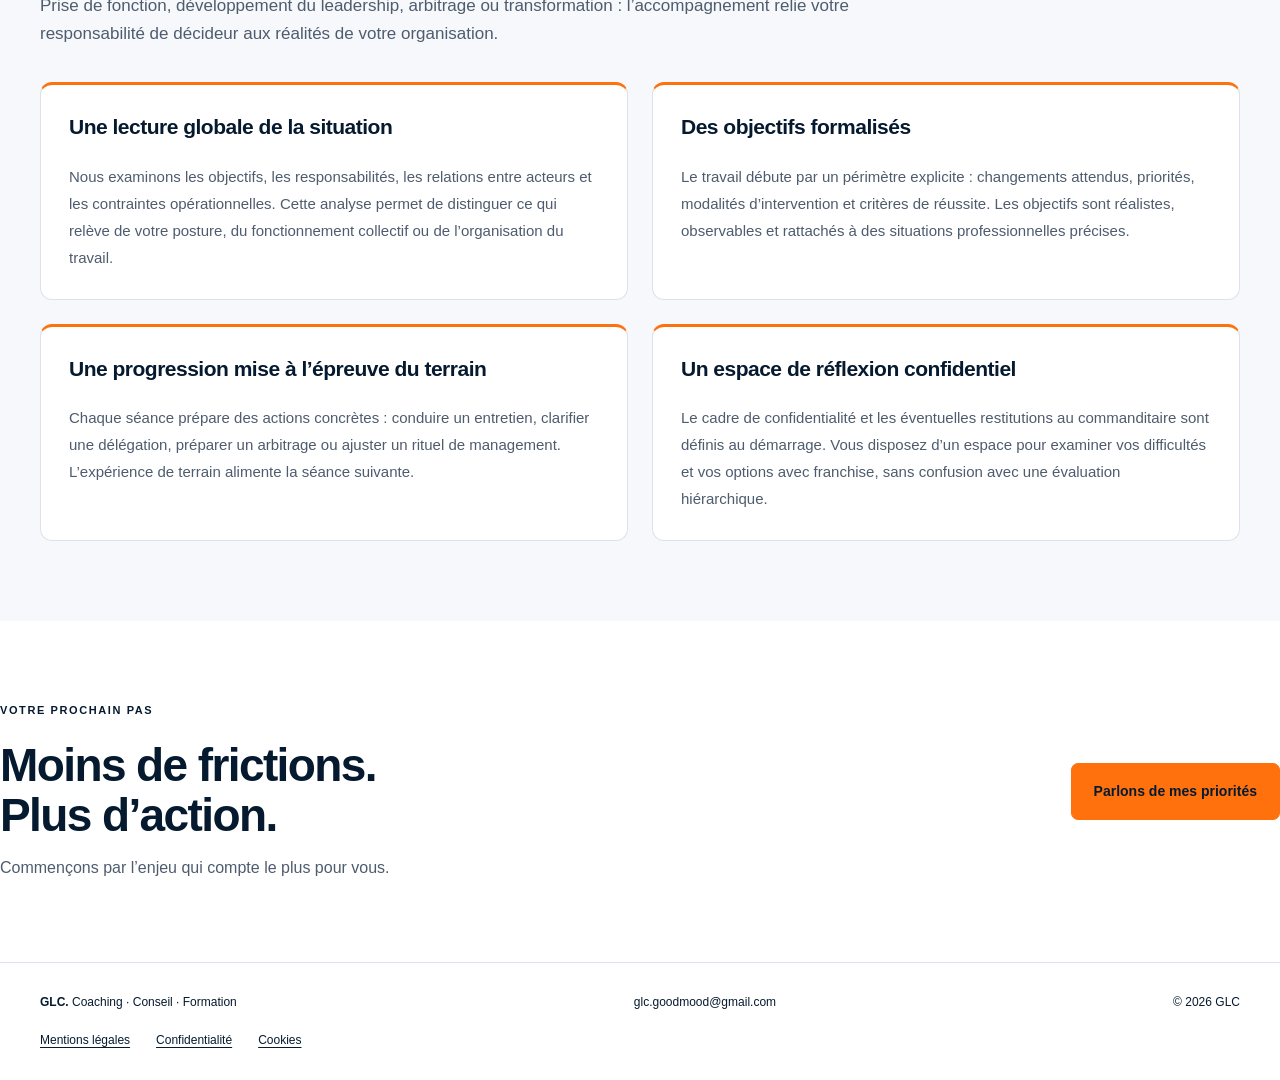
==== commit 71170c03: "Add bilingual legal and privacy notices with pending business details" ====
--- a/index.html
+++ b/index.html
@@ -1 +1 @@
-<!doctype html><html lang="fr"><head><meta charset="UTF-8"><meta name="viewport" content="width=device-width, initial-scale=1"><title>Coaching de dirigeants & formation des managers | GLC</title><meta name="description" content="GLC : coaching de dirigeants, formation de managers et accompagnement des équipes. Plus de 28 ans d’expérience au service de l’humain et des organisations."><meta name="theme-color" content="#061a2f"><link rel="stylesheet" href="style.css"></head><body><header><a class="logo" href="index.html" aria-label="GLC accueil"><img src="glc-good-mood-coaching.jpeg" alt="GLC Good Mood Coaching" width="1536" height="1024"></a><nav aria-label="Navigation principale"><a href="index.html" aria-current="page" >Accueil</a><a href="prestations.html" >Prestations</a><a href="expertise.html" >Expertise</a><a href="a-propos.html" >À propos</a><a href="contact.html" class="btn" >Demander un échange</a><a href="en-index.html" lang="en" aria-label="Read this page in English">EN</a></nav></header><main><div class="language-entry wrap"><b>GLC / GOOD MOOD COACHING</b><span><a href="index.html" aria-current="true">Français</a><a href="en-index.html" >English</a></span></div><section class="hero-band"><div class="wrap hero"><div><span class="eyebrow">Coaching de dirigeants · Management · Formation</span><h1>Votre entreprise avance<br>quand <em>vos équipes avancent.</em></h1><p class="intro">Recrutement décisif, tensions dans l’équipe, changement de cap : vous connaissez la pression. GLC vous aide à transformer vos enjeux humains en plan d’action concret.</p><div class="coach-availability"><strong>Un coach à vos côtés.</strong><p>Tout au long de votre mission, vous échangez avec votre coach en visio, par téléphone ou sur WhatsApp, selon les modalités convenues ensemble.</p></div><div class="actions"><a class="btn" href="contact.html">Parlons de mon enjeu</a><a class="btn light" href="#outils">Découvrir les outils</a></div><a class="hero-email" href="mailto:glc.goodmood@gmail.com">glc.goodmood@gmail.com</a><p class="note">Un accompagnement en français, adapté à votre entreprise.</p></div><div class="hero-companion"><div class="welcome-portrait"><div class="portrait-medallion"><img src="greg-portrait-transparent.png" alt="Grégoire Lefebvre, GLC" width="1254" height="1254"></div></div><p class="portrait-signature">Comprendre. Prioriser. Agir.</p></div></div></section><section class="method-overview" aria-label="Notre démarche"><div class="wrap"><aside class="impact-board"><span class="eyebrow">VOTRE ENJEU → VOTRE PLAN</span><h2>Comprendre. Prioriser. Agir.</h2><div class="board-row"><b>01</b><div><h3>Votre réalité</h3><p>Vos contraintes, vos équipes, vos objectifs.</p></div></div><div class="board-row"><b>02</b><div><h3>Vos outils</h3><p>Des méthodes adaptées aux situations de travail.</p></div></div><div class="board-row"><b>03</b><div><h3>Vos indicateurs</h3><p>Un point de départ, des objectifs et des bilans.</p></div></div><span class="board-note">Une démarche sur mesure. Pas un programme standard.</span></aside></div></section><div class="signal-strip">DES FEMMES. DES HOMMES. DES DÉCISIONS. DE L’IMPACT.</div><div class="wrap"><div class="stats"><div class="stat"><b>28+</b><span>ans d’expérience professionnelle</span></div><div class="stat"><b>7</b><span>ans de direction d’un organisme de formation</span></div><div class="stat"><b>2 800+</b><span>personnes accompagnées au fil du parcours</span></div></div><section class="section" id="outils"><div class="section-head"><div><span class="eyebrow">VOS PROBLÉMATIQUES DE TERRAIN</span><h2>Des sujets concrets.<br>Des leviers d’action.</h2></div><p>Choisissez une priorité pour découvrir un exemple de démarche adaptée.</p></div><div class="challenge-tabs" role="group" aria-label="Votre priorité"><button class="challenge-tab" type="button" data-index="0" aria-pressed="true">Management & leadership</button><button class="challenge-tab" type="button" data-index="1" aria-pressed="false">Recrutement & intégration</button><button class="challenge-tab" type="button" data-index="2" aria-pressed="false">Cohésion & recentrage</button><button class="challenge-tab" type="button" data-index="3" aria-pressed="false">Communication & conflits</button><button class="challenge-tab" type="button" data-index="4" aria-pressed="false">Accompagnement du changement</button><button class="challenge-tab" type="button" data-index="5" aria-pressed="false">Formation & coaching sur mesure</button><div class="challenge-panel" id="challenge-panel" aria-live="polite"></div></div></section><section class="section founder"><div><span class="eyebrow">LE VÉCU DU DIRIGEANT</span><h2>Diriger une entreprise.<br>Nous savons ce que cela implique.</h2></div><div><p>L’expérience qui nourrit GLC comprend l’entrepreneuriat et sept années à la tête d’un organisme de formation. Décider, recruter, gérer les imprévus et maintenir le cap d’une équipe font partie de ce vécu.</p><p>Nous partons de vos contraintes opérationnelles pour relier le développement des personnes aux priorités de votre entreprise.</p><a href="expertise.html" class="text-link">Découvrir notre expertise</a></div></section></div><section class="dark section"><div class="wrap split"><div><span class="eyebrow">PILOTER LES PROGRÈS</span><h2>Vos objectifs.<br>Vos indicateurs.<br>Vos progrès.</h2><p>Définir ce qui compte, établir un point de départ et observer ensemble les évolutions.</p></div><div class="metrics-list"><div class="step"><h3>Management</h3><p>Délégation, autonomie et actions convenues</p></div><div class="step"><h3>Recrutement</h3><p>Jalons d’intégration et montée en compétences</p></div><div class="step"><h3>Collectif</h3><p>Accords de fonctionnement et coordination</p></div><p class="note">Exemples d’indicateurs à convenir ensemble. Ils ne constituent pas des résultats promis.</p></div></div></section><section class="section professional-section"><div class="wrap"><span class="eyebrow">COACHING DE DIRIGEANTS ET DE MANAGERS</span><h2>Un cadre exigeant pour des décisions éclairées.</h2><p class="section-intro">Prise de fonction, développement du leadership, arbitrage ou transformation : l’accompagnement relie votre responsabilité de décideur aux réalités de votre organisation.</p><div class="professional-grid"><article class="professional-card"><h3>Une lecture globale de la situation</h3><p>Nous examinons les objectifs, les responsabilités, les relations entre acteurs et les contraintes opérationnelles. Cette analyse permet de distinguer ce qui relève de votre posture, du fonctionnement collectif ou de l’organisation du travail.</p></article><article class="professional-card"><h3>Des objectifs formalisés</h3><p>Le travail débute par un périmètre explicite : changements attendus, priorités, modalités d’intervention et critères de réussite. Les objectifs sont réalistes, observables et rattachés à des situations professionnelles précises.</p></article><article class="professional-card"><h3>Une progression mise à l’épreuve du terrain</h3><p>Chaque séance prépare des actions concrètes : conduire un entretien, clarifier une délégation, préparer un arbitrage ou ajuster un rituel de management. L’expérience de terrain alimente la séance suivante.</p></article><article class="professional-card"><h3>Un espace de réflexion confidentiel</h3><p>Le cadre de confidentialité et les éventuelles restitutions au commanditaire sont définis au démarrage. Vous disposez d’un espace pour examiner vos difficultés et vos options avec franchise, sans confusion avec une évaluation hiérarchique.</p></article></div></div></section><section class="section wrap cta"><div><span class="eyebrow">VOTRE PROCHAIN PAS</span><h2>Moins de frictions.<br>Plus d’action.</h2><p>Commençons par l’enjeu qui compte le plus pour vous.</p></div><a class="btn" href="contact.html">Parlons de mes priorités</a></section><script>const challenges=[["management", "Management & leadership", "Donner un cap. Faire agir.", "Clarifier les priorités, déléguer et responsabiliser sans tout porter seul.", "Matrice de délégation · Rituels de management · Trame de feedback", "Autonomie, actions réalisées, temps consacré aux urgences"], ["recrutement", "Recrutement & intégration", "Choisir avec méthode. Intégrer avec soin.", "Objectiver les critères de recrutement et anticiper les difficultés d’intégration.", "Fiche de poste · Grille d’entretien structurée · Parcours 30/60/90 jours", "Jalons d’intégration, compétences acquises, points de vigilance"], ["equipes", "Cohésion & recentrage", "Une équipe. Un cap. Des engagements.", "Clarifier les rôles, recréer du dialogue et recentrer l’équipe sur ses objectifs.", "Cartographie des rôles · Atelier d’alignement · Engagements collectifs", "Clarté des responsabilités, coopération, suivi des engagements"], ["conflits", "Communication & conflits", "Sortir des tensions. Retrouver l’action.", "Comprendre les désaccords et préparer des échanges exigeants et constructifs.", "Analyse des situations · Trame d’entretien difficile · Accords de fonctionnement", "Points de blocage, accords suivis, qualité du dialogue"], ["changement", "Accompagnement du changement", "Transformer sans perdre le collectif.", "Donner du sens, écouter les résistances et préparer les managers à la transition.", "Cartographie des acteurs · Analyse des impacts · Plan de communication", "Adoption des nouvelles pratiques, freins identifiés, avancement"], ["formation", "Formation & coaching sur mesure", "Des outils qui sortent de la salle.", "Développer les compétences à partir de vos situations, de vos métiers et de vos contraintes.", "Diagnostic des besoins · Mises en situation · Plan de transfert au poste", "Compétences observées, application au travail, progression individuelle"]];const panel=document.getElementById('challenge-panel');function selectChallenge(i){const s=challenges[i];document.querySelectorAll('.challenge-tab').forEach((b,n)=>b.setAttribute('aria-pressed',String(n===i)));panel.replaceChildren();const copy=document.createElement('div');const h=document.createElement('h3');h.textContent=s[2];const p=document.createElement('p');p.textContent=s[3];copy.append(h,p);const tool=document.createElement('div');const label=document.createElement('span');label.className='eyebrow';label.textContent="EXEMPLES D\u2019OUTILS";const desc=document.createElement('p');desc.textContent=s[4];const a=document.createElement('a');a.className='btn';a.href='contact.html?besoin='+s[0];a.textContent="\u00c9changer sur cette priorit\u00e9";tool.append(label,desc,a);panel.append(copy,tool);}document.querySelectorAll('.challenge-tab').forEach(b=>b.addEventListener('click',()=>selectChallenge(Number(b.dataset.index))));selectChallenge(0);</script></main><footer><div class="wrap foot"><span><b>GLC.</b> Coaching · Conseil · Formation</span><a href="mailto:glc.goodmood@gmail.com">glc.goodmood@gmail.com</a><span>© 2026 GLC</span></div></footer></body></html>+<!doctype html><html lang="fr"><head><meta charset="UTF-8"><meta name="viewport" content="width=device-width, initial-scale=1"><title>Coaching de dirigeants & formation des managers | GLC</title><meta name="description" content="GLC : coaching de dirigeants, formation de managers et accompagnement des équipes. Plus de 28 ans d’expérience au service de l’humain et des organisations."><meta name="theme-color" content="#061a2f"><link rel="stylesheet" href="style.css"></head><body><header><a class="logo" href="index.html" aria-label="GLC accueil"><img src="glc-good-mood-coaching.jpeg" alt="GLC Good Mood Coaching" width="1536" height="1024"></a><nav aria-label="Navigation principale"><a href="index.html" aria-current="page" >Accueil</a><a href="prestations.html" >Prestations</a><a href="expertise.html" >Expertise</a><a href="a-propos.html" >À propos</a><a href="contact.html" class="btn" >Demander un échange</a><a href="en-index.html" lang="en" aria-label="Read this page in English">EN</a></nav></header><main><div class="language-entry wrap"><b>GLC / GOOD MOOD COACHING</b><span><a href="index.html" aria-current="true">Français</a><a href="en-index.html" >English</a></span></div><section class="hero-band"><div class="wrap hero"><div><span class="eyebrow">Coaching de dirigeants · Management · Formation</span><h1>Votre entreprise avance<br>quand <em>vos équipes avancent.</em></h1><p class="intro">Recrutement décisif, tensions dans l’équipe, changement de cap : vous connaissez la pression. GLC vous aide à transformer vos enjeux humains en plan d’action concret.</p><div class="coach-availability"><strong>Un coach à vos côtés.</strong><p>Tout au long de votre mission, vous échangez avec votre coach en visio, par téléphone ou sur WhatsApp, selon les modalités convenues ensemble.</p></div><div class="actions"><a class="btn" href="contact.html">Parlons de mon enjeu</a><a class="btn light" href="#outils">Découvrir les outils</a></div><a class="hero-email" href="mailto:glc.goodmood@gmail.com">glc.goodmood@gmail.com</a><p class="note">Un accompagnement en français, adapté à votre entreprise.</p></div><div class="hero-companion"><div class="welcome-portrait"><div class="portrait-medallion"><img src="greg-portrait-transparent.png" alt="Grégoire Lefebvre, GLC" width="1254" height="1254"></div></div><p class="portrait-signature">Comprendre. Prioriser. Agir.</p></div></div></section><section class="method-overview" aria-label="Notre démarche"><div class="wrap"><aside class="impact-board"><span class="eyebrow">VOTRE ENJEU → VOTRE PLAN</span><h2>Comprendre. Prioriser. Agir.</h2><div class="board-row"><b>01</b><div><h3>Votre réalité</h3><p>Vos contraintes, vos équipes, vos objectifs.</p></div></div><div class="board-row"><b>02</b><div><h3>Vos outils</h3><p>Des méthodes adaptées aux situations de travail.</p></div></div><div class="board-row"><b>03</b><div><h3>Vos indicateurs</h3><p>Un point de départ, des objectifs et des bilans.</p></div></div><span class="board-note">Une démarche sur mesure. Pas un programme standard.</span></aside></div></section><div class="signal-strip">DES FEMMES. DES HOMMES. DES DÉCISIONS. DE L’IMPACT.</div><div class="wrap"><div class="stats"><div class="stat"><b>28+</b><span>ans d’expérience professionnelle</span></div><div class="stat"><b>7</b><span>ans de direction d’un organisme de formation</span></div><div class="stat"><b>2 800+</b><span>personnes accompagnées au fil du parcours</span></div></div><section class="section" id="outils"><div class="section-head"><div><span class="eyebrow">VOS PROBLÉMATIQUES DE TERRAIN</span><h2>Des sujets concrets.<br>Des leviers d’action.</h2></div><p>Choisissez une priorité pour découvrir un exemple de démarche adaptée.</p></div><div class="challenge-tabs" role="group" aria-label="Votre priorité"><button class="challenge-tab" type="button" data-index="0" aria-pressed="true">Management & leadership</button><button class="challenge-tab" type="button" data-index="1" aria-pressed="false">Recrutement & intégration</button><button class="challenge-tab" type="button" data-index="2" aria-pressed="false">Cohésion & recentrage</button><button class="challenge-tab" type="button" data-index="3" aria-pressed="false">Communication & conflits</button><button class="challenge-tab" type="button" data-index="4" aria-pressed="false">Accompagnement du changement</button><button class="challenge-tab" type="button" data-index="5" aria-pressed="false">Formation & coaching sur mesure</button><div class="challenge-panel" id="challenge-panel" aria-live="polite"></div></div></section><section class="section founder"><div><span class="eyebrow">LE VÉCU DU DIRIGEANT</span><h2>Diriger une entreprise.<br>Nous savons ce que cela implique.</h2></div><div><p>L’expérience qui nourrit GLC comprend l’entrepreneuriat et sept années à la tête d’un organisme de formation. Décider, recruter, gérer les imprévus et maintenir le cap d’une équipe font partie de ce vécu.</p><p>Nous partons de vos contraintes opérationnelles pour relier le développement des personnes aux priorités de votre entreprise.</p><a href="expertise.html" class="text-link">Découvrir notre expertise</a></div></section></div><section class="dark section"><div class="wrap split"><div><span class="eyebrow">PILOTER LES PROGRÈS</span><h2>Vos objectifs.<br>Vos indicateurs.<br>Vos progrès.</h2><p>Définir ce qui compte, établir un point de départ et observer ensemble les évolutions.</p></div><div class="metrics-list"><div class="step"><h3>Management</h3><p>Délégation, autonomie et actions convenues</p></div><div class="step"><h3>Recrutement</h3><p>Jalons d’intégration et montée en compétences</p></div><div class="step"><h3>Collectif</h3><p>Accords de fonctionnement et coordination</p></div><p class="note">Exemples d’indicateurs à convenir ensemble. Ils ne constituent pas des résultats promis.</p></div></div></section><section class="section professional-section"><div class="wrap"><span class="eyebrow">COACHING DE DIRIGEANTS ET DE MANAGERS</span><h2>Un cadre exigeant pour des décisions éclairées.</h2><p class="section-intro">Prise de fonction, développement du leadership, arbitrage ou transformation : l’accompagnement relie votre responsabilité de décideur aux réalités de votre organisation.</p><div class="professional-grid"><article class="professional-card"><h3>Une lecture globale de la situation</h3><p>Nous examinons les objectifs, les responsabilités, les relations entre acteurs et les contraintes opérationnelles. Cette analyse permet de distinguer ce qui relève de votre posture, du fonctionnement collectif ou de l’organisation du travail.</p></article><article class="professional-card"><h3>Des objectifs formalisés</h3><p>Le travail débute par un périmètre explicite : changements attendus, priorités, modalités d’intervention et critères de réussite. Les objectifs sont réalistes, observables et rattachés à des situations professionnelles précises.</p></article><article class="professional-card"><h3>Une progression mise à l’épreuve du terrain</h3><p>Chaque séance prépare des actions concrètes : conduire un entretien, clarifier une délégation, préparer un arbitrage ou ajuster un rituel de management. L’expérience de terrain alimente la séance suivante.</p></article><article class="professional-card"><h3>Un espace de réflexion confidentiel</h3><p>Le cadre de confidentialité et les éventuelles restitutions au commanditaire sont définis au démarrage. Vous disposez d’un espace pour examiner vos difficultés et vos options avec franchise, sans confusion avec une évaluation hiérarchique.</p></article></div></div></section><section class="section wrap cta"><div><span class="eyebrow">VOTRE PROCHAIN PAS</span><h2>Moins de frictions.<br>Plus d’action.</h2><p>Commençons par l’enjeu qui compte le plus pour vous.</p></div><a class="btn" href="contact.html">Parlons de mes priorités</a></section><script>const challenges=[["management", "Management & leadership", "Donner un cap. Faire agir.", "Clarifier les priorités, déléguer et responsabiliser sans tout porter seul.", "Matrice de délégation · Rituels de management · Trame de feedback", "Autonomie, actions réalisées, temps consacré aux urgences"], ["recrutement", "Recrutement & intégration", "Choisir avec méthode. Intégrer avec soin.", "Objectiver les critères de recrutement et anticiper les difficultés d’intégration.", "Fiche de poste · Grille d’entretien structurée · Parcours 30/60/90 jours", "Jalons d’intégration, compétences acquises, points de vigilance"], ["equipes", "Cohésion & recentrage", "Une équipe. Un cap. Des engagements.", "Clarifier les rôles, recréer du dialogue et recentrer l’équipe sur ses objectifs.", "Cartographie des rôles · Atelier d’alignement · Engagements collectifs", "Clarté des responsabilités, coopération, suivi des engagements"], ["conflits", "Communication & conflits", "Sortir des tensions. Retrouver l’action.", "Comprendre les désaccords et préparer des échanges exigeants et constructifs.", "Analyse des situations · Trame d’entretien difficile · Accords de fonctionnement", "Points de blocage, accords suivis, qualité du dialogue"], ["changement", "Accompagnement du changement", "Transformer sans perdre le collectif.", "Donner du sens, écouter les résistances et préparer les managers à la transition.", "Cartographie des acteurs · Analyse des impacts · Plan de communication", "Adoption des nouvelles pratiques, freins identifiés, avancement"], ["formation", "Formation & coaching sur mesure", "Des outils qui sortent de la salle.", "Développer les compétences à partir de vos situations, de vos métiers et de vos contraintes.", "Diagnostic des besoins · Mises en situation · Plan de transfert au poste", "Compétences observées, application au travail, progression individuelle"]];const panel=document.getElementById('challenge-panel');function selectChallenge(i){const s=challenges[i];document.querySelectorAll('.challenge-tab').forEach((b,n)=>b.setAttribute('aria-pressed',String(n===i)));panel.replaceChildren();const copy=document.createElement('div');const h=document.createElement('h3');h.textContent=s[2];const p=document.createElement('p');p.textContent=s[3];copy.append(h,p);const tool=document.createElement('div');const label=document.createElement('span');label.className='eyebrow';label.textContent="EXEMPLES D\u2019OUTILS";const desc=document.createElement('p');desc.textContent=s[4];const a=document.createElement('a');a.className='btn';a.href='contact.html?besoin='+s[0];a.textContent="\u00c9changer sur cette priorit\u00e9";tool.append(label,desc,a);panel.append(copy,tool);}document.querySelectorAll('.challenge-tab').forEach(b=>b.addEventListener('click',()=>selectChallenge(Number(b.dataset.index))));selectChallenge(0);</script></main><footer><div class="wrap foot"><span><b>GLC.</b> Coaching · Conseil · Formation</span><a href="mailto:glc.goodmood@gmail.com">glc.goodmood@gmail.com</a><span>© 2026 GLC</span></div><div class="wrap legal-links"><a href="mentions-legales.html">Mentions légales</a><a href="mentions-legales.html#confidentialite">Confidentialité</a><a href="mentions-legales.html#cookies">Cookies</a></div></footer></body></html>
--- a/style.css
+++ b/style.css
@@ -20,3 +20,6 @@
 
 /* Approved presentation 2: transparent portrait with fine orange circle. */
 .hero-companion{display:flex;flex-direction:column;align-items:center;gap:0;min-width:0}.welcome-portrait{width:100%;justify-content:center}.portrait-medallion{width:360px;max-width:100%;height:auto;isolation:isolate}.portrait-medallion:before{display:block;content:"";position:absolute;inset:12% 3% 0;border:2px solid var(--orange);border-radius:50%;z-index:-1;aspect-ratio:1;height:auto}.portrait-medallion img{width:100%;height:auto;display:block;object-fit:contain;border:0;border-radius:0;filter:none;background:transparent}.portrait-signature{position:relative;z-index:1;border:1px solid #526177;border-radius:9px;background:#0c2239;padding:15px 19px;margin:0;max-width:100%;text-align:center;color:white;font-size:clamp(18px,2vw,25px);font-weight:800;line-height:1.3;letter-spacing:-.5px}.method-overview{background:#0c2239;border-top:1px solid #ffffff20;padding:28px 0 32px;color:white}.method-overview .impact-board{border:0;background:none;box-shadow:none;border-radius:0;padding:0;display:grid;grid-template-columns:repeat(3,minmax(0,1fr));gap:16px 30px}.method-overview .impact-board>.eyebrow,.method-overview .impact-board>h2{display:none}.method-overview .board-row{padding:14px 0}.method-overview .board-note{grid-column:1/-1}@media(max-width:760px){.portrait-medallion{width:300px;max-width:100%}.portrait-signature{font-size:20px;padding:13px 14px}.hero-companion{gap:0}.method-overview .impact-board{grid-template-columns:1fr;gap:0;margin:0}.method-overview{padding:10px 0 22px}}
+
+/* Legal information */
+.legal-links{display:flex;flex-wrap:wrap;gap:12px 26px;padding-top:18px}.legal-links a,.legal-page a,form .note a{text-decoration:underline;text-underline-offset:3px}.legal-page{max-width:1000px;padding-bottom:60px;overflow-wrap:anywhere}.legal-page section{padding:30px 0;border-top:1px solid #dce2e9;scroll-margin-top:24px}.legal-page h2{font-size:30px;letter-spacing:-.8px}.legal-page h3{font-size:20px;margin-top:26px}.legal-pending{background:#fff3e7;border-left:3px solid var(--orange);padding:20px}.legal-page .page-head h1{font-size:clamp(32px,5vw,56px)}
